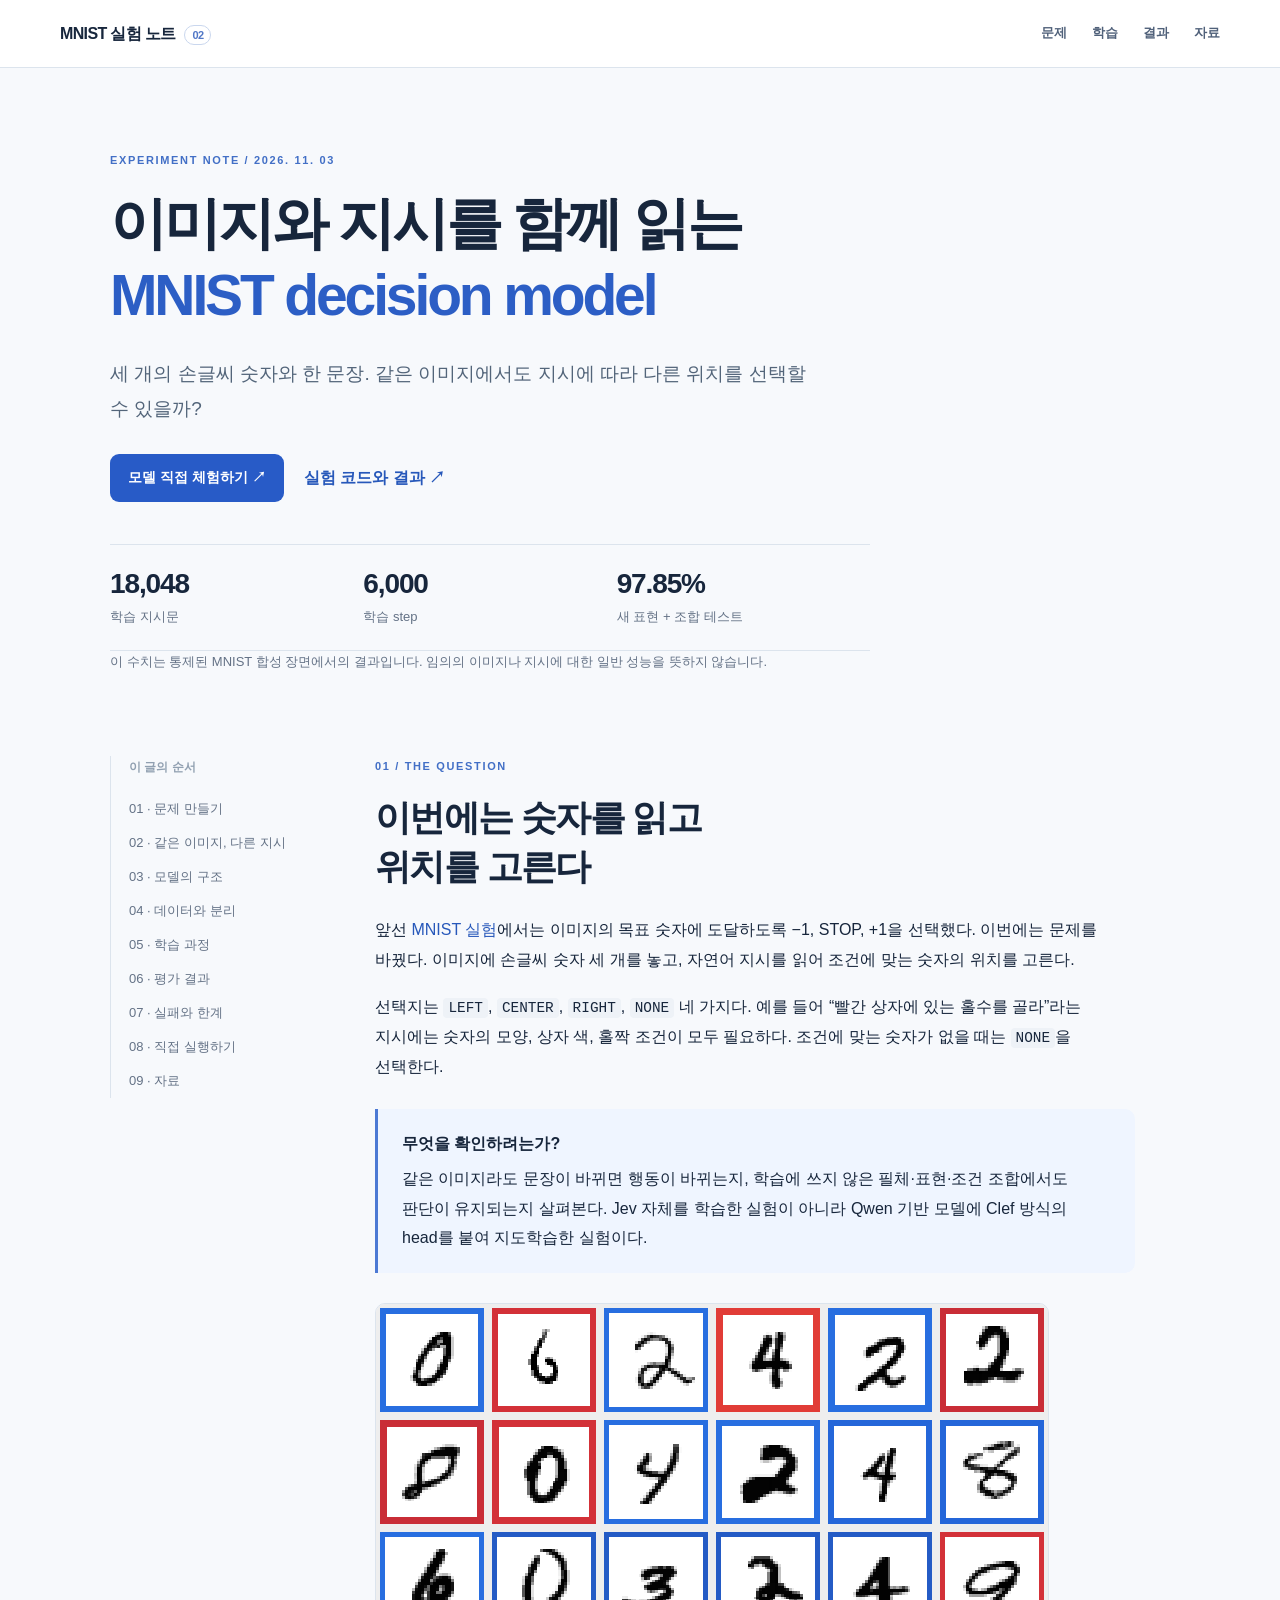
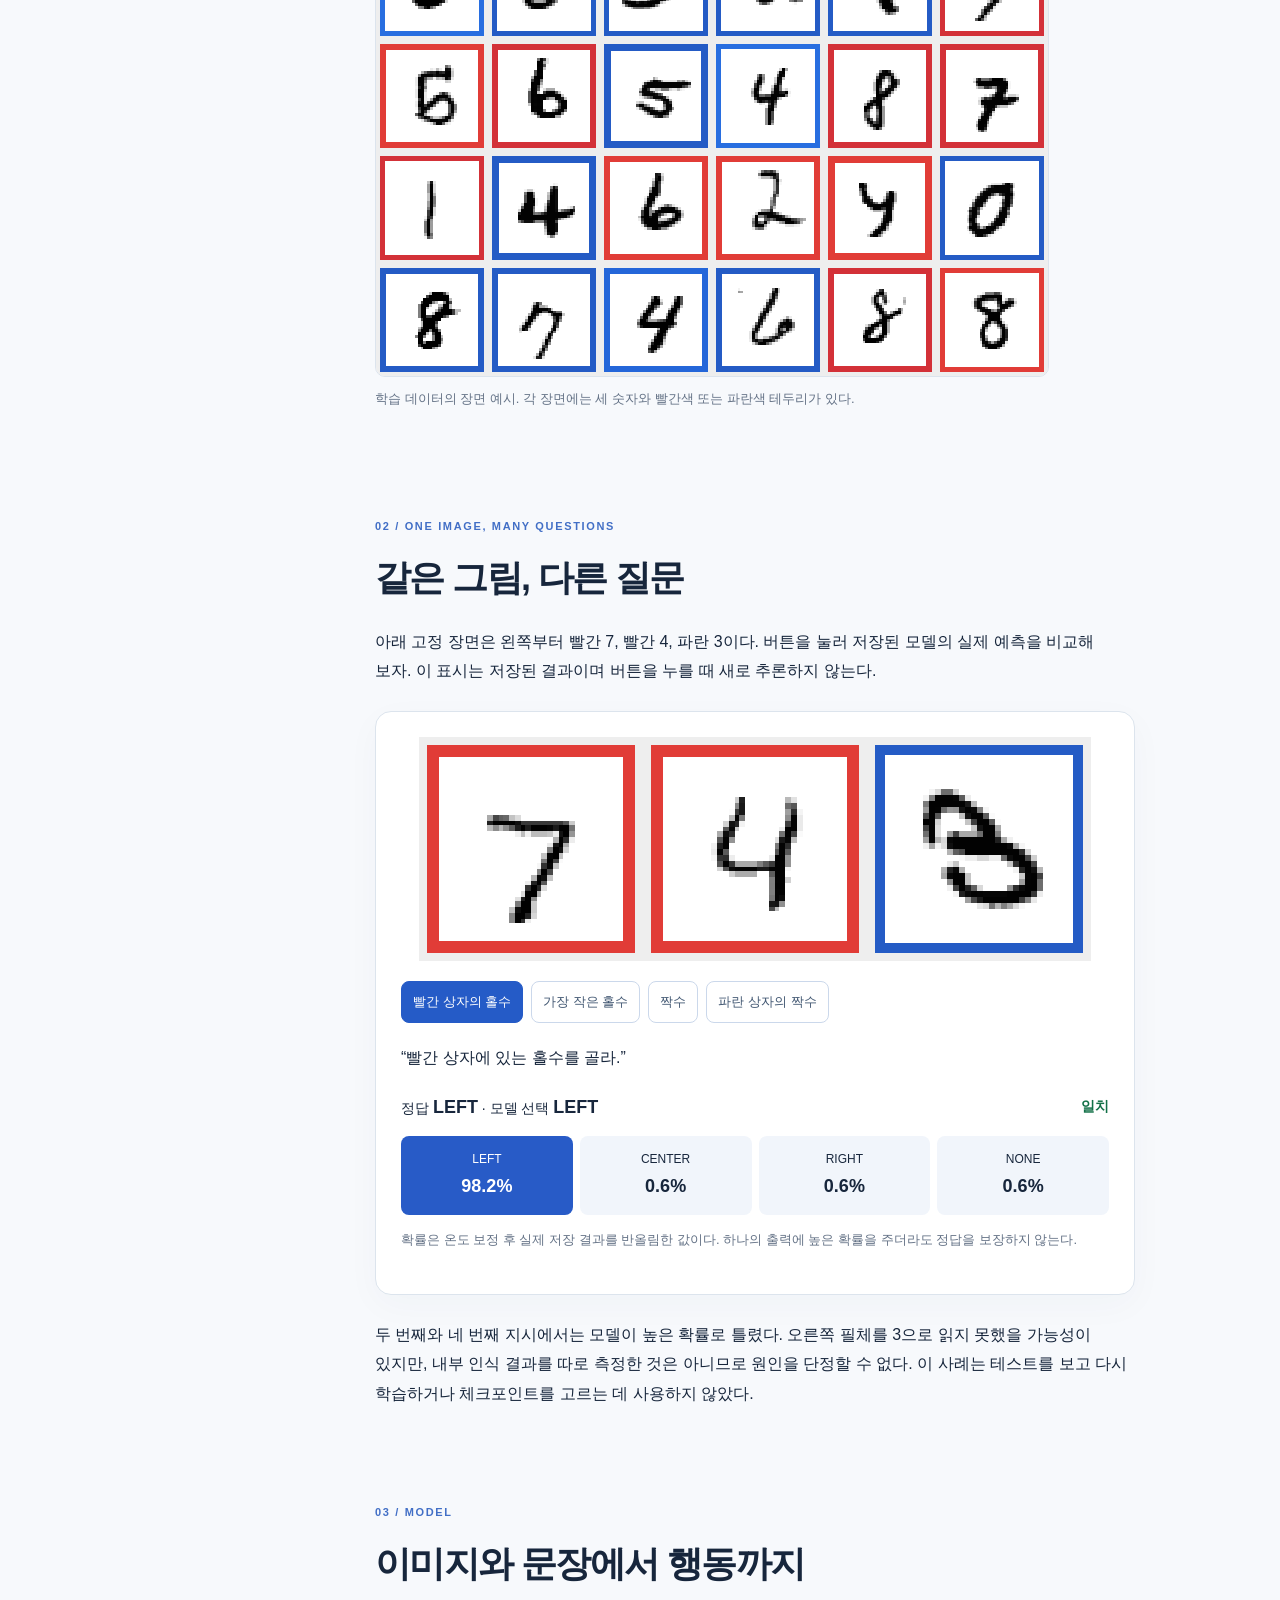
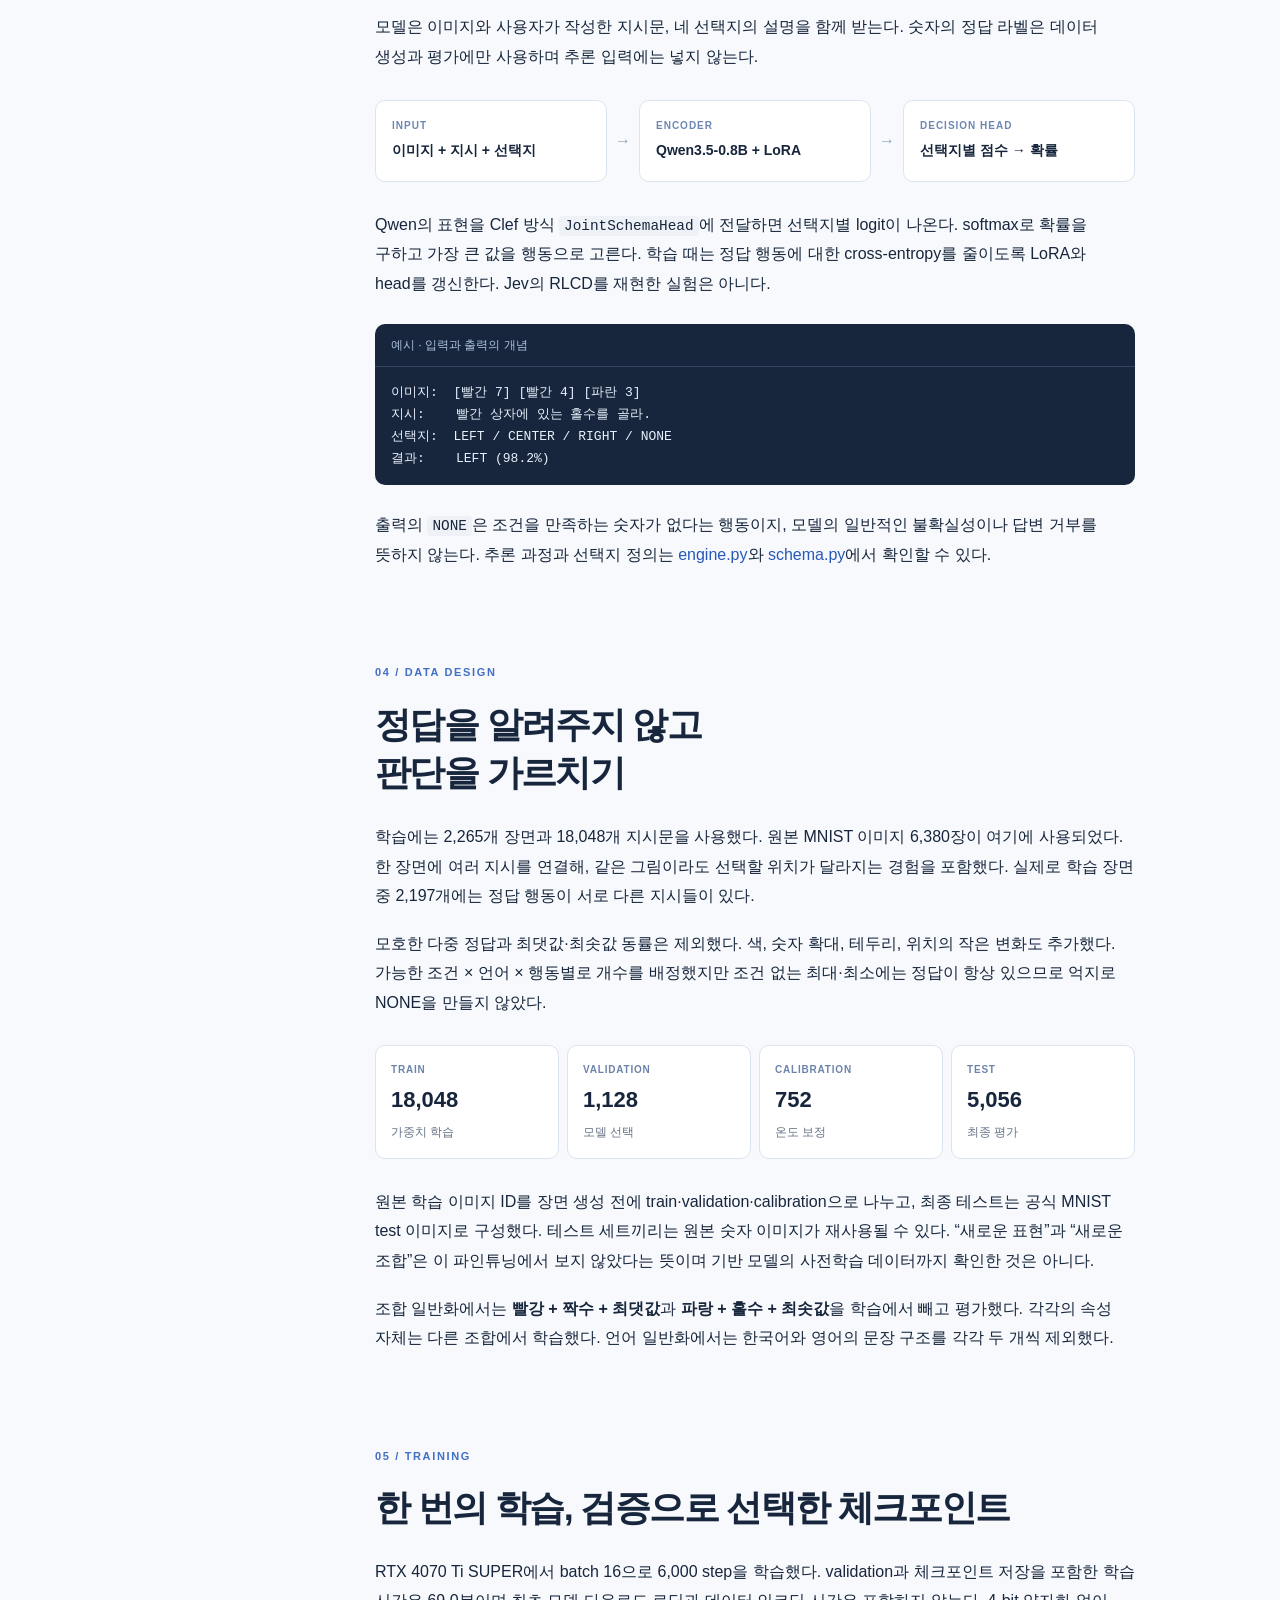
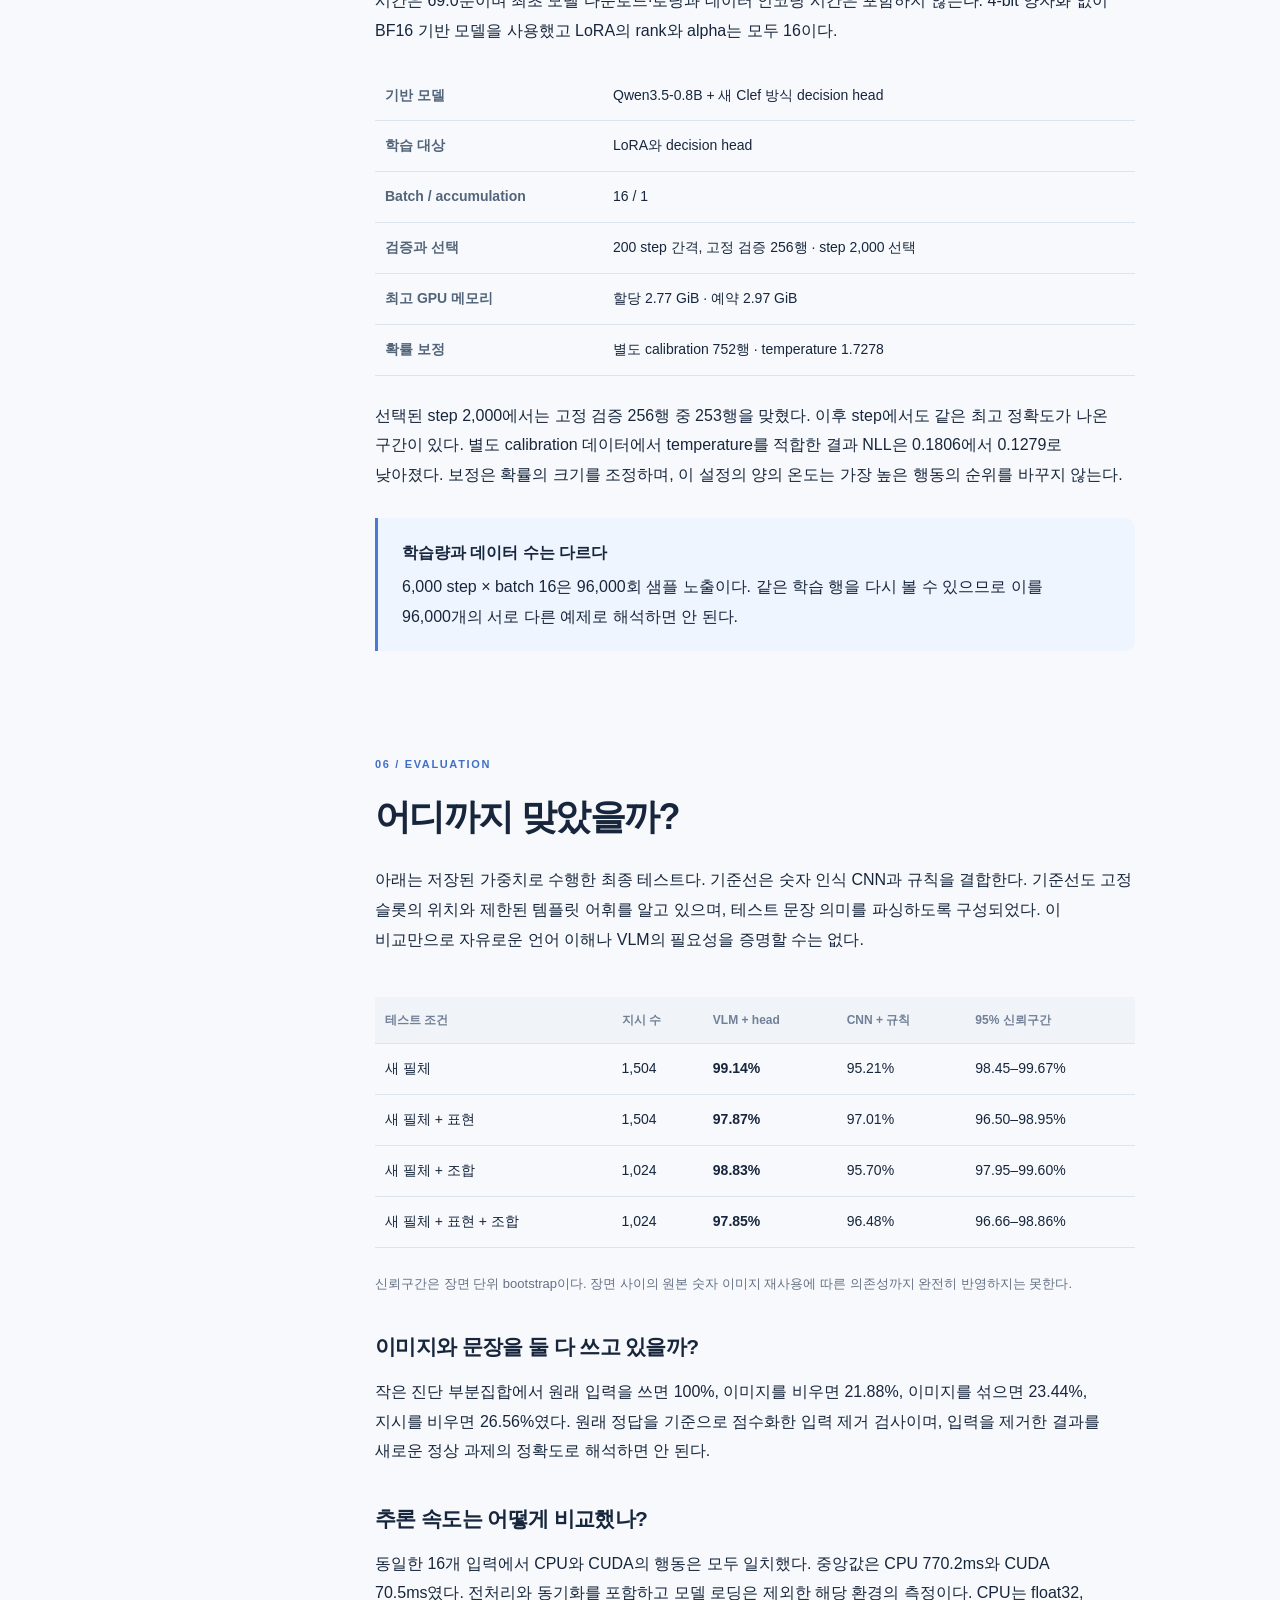
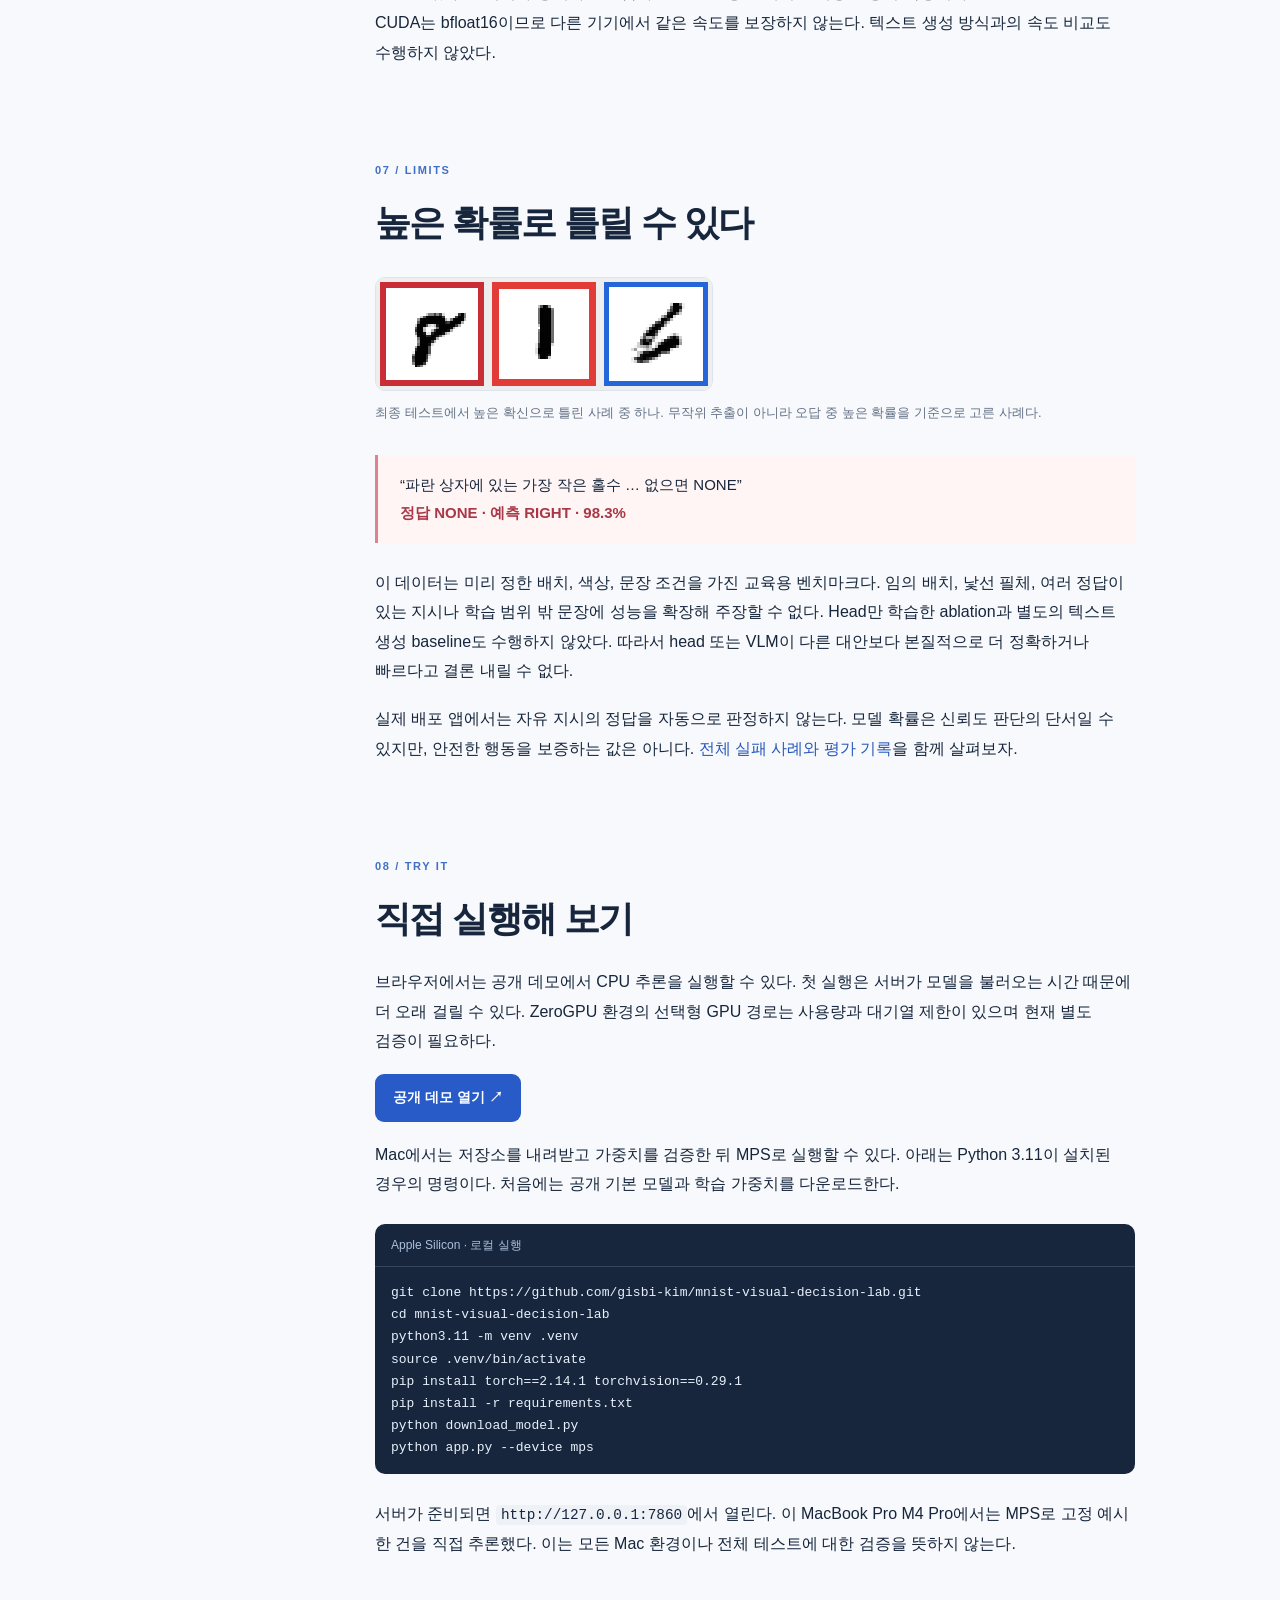
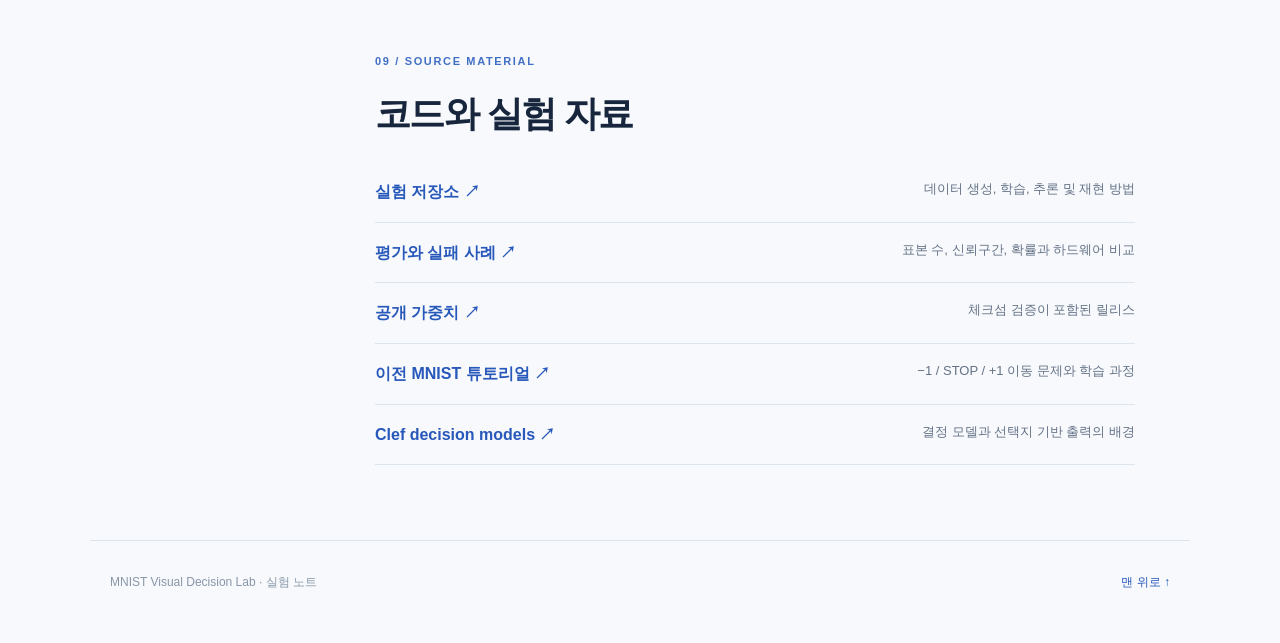
==== index.html @ 32e17040 "Add visual decision model tutorial" ====
<!doctype html><html lang="ko"><head><meta charset="utf-8"><meta name="viewport" content="width=device-width,initial-scale=1"><meta name="description" content="세 개의 MNIST 숫자와 자연어 지시를 함께 읽는 decision model의 학습과 평가 기록"><title>이미지와 지시를 함께 읽는 MNIST decision model</title><link rel="stylesheet" href="style.css"></head><body><header><a class="brand" href="#top">MNIST 실험 노트 <span>02</span></a><nav><a href="#problem">문제</a><a href="#training">학습</a><a href="#results">결과</a><a href="#sources">자료</a></nav></header><main id="top"><section class="hero"><p class="eyebrow">EXPERIMENT NOTE / 2026. 11. 03</p><h1>이미지와 지시를 함께 읽는<br><em>MNIST decision model</em></h1><p class="lead">세 개의 손글씨 숫자와 한 문장. 같은 이미지에서도 지시에 따라 다른 위치를 선택할 수 있을까?</p><div class="hero-links"><a class="primary" href="https://huggingface.co/spaces/giseopkim/mnist-visual-decision-lab">모델 직접 체험하기 ↗</a><a href="https://github.com/gisbi-kim/mnist-visual-decision-lab">실험 코드와 결과 ↗</a></div><div class="summary"><div><b>18,048</b><span>학습 지시문</span></div><div><b>6,000</b><span>학습 step</span></div><div><b>97.85%</b><span>새 표현 + 조합 테스트</span></div></div><p class="fine">이 수치는 통제된 MNIST 합성 장면에서의 결과입니다. 임의의 이미지나 지시에 대한 일반 성능을 뜻하지 않습니다.</p></section><div class="layout"><aside><p>이 글의 순서</p><a href="#problem">01 · 문제 만들기</a><a href="#example">02 · 같은 이미지, 다른 지시</a><a href="#model">03 · 모델의 구조</a><a href="#data">04 · 데이터와 분리</a><a href="#training">05 · 학습 과정</a><a href="#results">06 · 평가 결과</a><a href="#failures">07 · 실패와 한계</a><a href="#run">08 · 직접 실행하기</a><a href="#sources">09 · 자료</a></aside><article><section id="problem"><p class="section-label">01 / THE QUESTION</p><h2>이번에는 숫자를 읽고<br>위치를 고른다</h2><p>앞선 <a href="https://gisbi-kim.github.io/jev-mnist-tutorial/">MNIST 실험</a>에서는 이미지의 목표 숫자에 도달하도록 −1, STOP, +1을 선택했다. 이번에는 문제를 바꿨다. 이미지에 손글씨 숫자 세 개를 놓고, 자연어 지시를 읽어 조건에 맞는 숫자의 위치를 고른다.</p><p>선택지는 <code>LEFT</code>, <code>CENTER</code>, <code>RIGHT</code>, <code>NONE</code> 네 가지다. 예를 들어 “빨간 상자에 있는 홀수를 골라”라는 지시에는 숫자의 모양, 상자 색, 홀짝 조건이 모두 필요하다. 조건에 맞는 숫자가 없을 때는 <code>NONE</code>을 선택한다.</p><div class="callout"><strong>무엇을 확인하려는가?</strong><p>같은 이미지라도 문장이 바뀌면 행동이 바뀌는지, 학습에 쓰지 않은 필체·표현·조건 조합에서도 판단이 유지되는지 살펴본다. Jev 자체를 학습한 실험이 아니라 Qwen 기반 모델에 Clef 방식의 head를 붙여 지도학습한 실험이다.</p></div><figure><img src="assets/data-preview.png" alt="여러 MNIST 숫자와 색상 테두리로 구성한 학습 장면 예시"><figcaption>학습 데이터의 장면 예시. 각 장면에는 세 숫자와 빨간색 또는 파란색 테두리가 있다.</figcaption></figure></section><section id="example"><p class="section-label">02 / ONE IMAGE, MANY QUESTIONS</p><h2>같은 그림, 다른 질문</h2><p>아래 고정 장면은 왼쪽부터 빨간 7, 빨간 4, 파란 3이다. 버튼을 눌러 저장된 모델의 실제 예측을 비교해 보자. 이 표시는 저장된 결과이며 버튼을 누를 때 새로 추론하지 않는다.</p><div class="interactive"><img src="assets/canonical.png" alt="왼쪽 빨간 7, 가운데 빨간 4, 오른쪽 파란 3"><div class="choice-buttons" role="group" aria-label="지시 선택"><button data-example="0" class="active" aria-pressed="true">빨간 상자의 홀수</button><button data-example="1" aria-pressed="false">가장 작은 홀수</button><button data-example="2" aria-pressed="false">짝수</button><button data-example="3" aria-pressed="false">파란 상자의 짝수</button></div><div id="example-result" aria-live="polite"></div><div id="probabilities" class="probabilities"></div><p class="fine">확률은 온도 보정 후 실제 저장 결과를 반올림한 값이다. 하나의 출력에 높은 확률을 주더라도 정답을 보장하지 않는다.</p></div><p>두 번째와 네 번째 지시에서는 모델이 높은 확률로 틀렸다. 오른쪽 필체를 3으로 읽지 못했을 가능성이 있지만, 내부 인식 결과를 따로 측정한 것은 아니므로 원인을 단정할 수 없다. 이 사례는 테스트를 보고 다시 학습하거나 체크포인트를 고르는 데 사용하지 않았다.</p></section><section id="model"><p class="section-label">03 / MODEL</p><h2>이미지와 문장에서 행동까지</h2><p>모델은 이미지와 사용자가 작성한 지시문, 네 선택지의 설명을 함께 받는다. 숫자의 정답 라벨은 데이터 생성과 평가에만 사용하며 추론 입력에는 넣지 않는다.</p><div class="flow"><div><small>INPUT</small><b>이미지 + 지시 + 선택지</b></div><span>→</span><div><small>ENCODER</small><b>Qwen3.5-0.8B + LoRA</b></div><span>→</span><div><small>DECISION HEAD</small><b>선택지별 점수 → 확률</b></div></div><p>Qwen의 표현을 Clef 방식 <code>JointSchemaHead</code>에 전달하면 선택지별 logit이 나온다. softmax로 확률을 구하고 가장 큰 값을 행동으로 고른다. 학습 때는 정답 행동에 대한 cross-entropy를 줄이도록 LoRA와 head를 갱신한다. Jev의 RLCD를 재현한 실험은 아니다.</p><div class="code"><span>예시 · 입력과 출력의 개념</span><pre>이미지:  [빨간 7] [빨간 4] [파란 3]
지시:    빨간 상자에 있는 홀수를 골라.
선택지:  LEFT / CENTER / RIGHT / NONE
결과:    LEFT (98.2%)</pre></div><p>출력의 <code>NONE</code>은 조건을 만족하는 숫자가 없다는 행동이지, 모델의 일반적인 불확실성이나 답변 거부를 뜻하지 않는다. 추론 과정과 선택지 정의는 <a href="https://github.com/gisbi-kim/mnist-visual-decision-lab/blob/main/engine.py">engine.py</a>와 <a href="https://github.com/gisbi-kim/mnist-visual-decision-lab/blob/main/schema.py">schema.py</a>에서 확인할 수 있다.</p></section><section id="data"><p class="section-label">04 / DATA DESIGN</p><h2>정답을 알려주지 않고<br>판단을 가르치기</h2><p>학습에는 2,265개 장면과 18,048개 지시문을 사용했다. 원본 MNIST 이미지 6,380장이 여기에 사용되었다. 한 장면에 여러 지시를 연결해, 같은 그림이라도 선택할 위치가 달라지는 경험을 포함했다. 실제로 학습 장면 중 2,197개에는 정답 행동이 서로 다른 지시들이 있다.</p><p>모호한 다중 정답과 최댓값·최솟값 동률은 제외했다. 색, 숫자 확대, 테두리, 위치의 작은 변화도 추가했다. 가능한 조건 × 언어 × 행동별로 개수를 배정했지만 조건 없는 최대·최소에는 정답이 항상 있으므로 억지로 NONE을 만들지 않았다.</p><div class="split-grid"><div><b>TRAIN</b><strong>18,048</strong><span>가중치 학습</span></div><div><b>VALIDATION</b><strong>1,128</strong><span>모델 선택</span></div><div><b>CALIBRATION</b><strong>752</strong><span>온도 보정</span></div><div><b>TEST</b><strong>5,056</strong><span>최종 평가</span></div></div><p>원본 학습 이미지 ID를 장면 생성 전에 train·validation·calibration으로 나누고, 최종 테스트는 공식 MNIST test 이미지로 구성했다. 테스트 세트끼리는 원본 숫자 이미지가 재사용될 수 있다. “새로운 표현”과 “새로운 조합”은 이 파인튜닝에서 보지 않았다는 뜻이며 기반 모델의 사전학습 데이터까지 확인한 것은 아니다.</p><p>조합 일반화에서는 <strong>빨강 + 짝수 + 최댓값</strong>과 <strong>파랑 + 홀수 + 최솟값</strong>을 학습에서 빼고 평가했다. 각각의 속성 자체는 다른 조합에서 학습했다. 언어 일반화에서는 한국어와 영어의 문장 구조를 각각 두 개씩 제외했다.</p></section><section id="training"><p class="section-label">05 / TRAINING</p><h2>한 번의 학습, 검증으로 선택한 체크포인트</h2><p>RTX 4070 Ti SUPER에서 batch 16으로 6,000 step을 학습했다. validation과 체크포인트 저장을 포함한 학습 시간은 69.0분이며 최초 모델 다운로드·로딩과 데이터 인코딩 시간은 포함하지 않는다. 4-bit 양자화 없이 BF16 기반 모델을 사용했고 LoRA의 rank와 alpha는 모두 16이다.</p><table><tbody><tr><th>기반 모델</th><td>Qwen3.5-0.8B + 새 Clef 방식 decision head</td></tr><tr><th>학습 대상</th><td>LoRA와 decision head</td></tr><tr><th>Batch / accumulation</th><td>16 / 1</td></tr><tr><th>검증과 선택</th><td>200 step 간격, 고정 검증 256행 · step 2,000 선택</td></tr><tr><th>최고 GPU 메모리</th><td>할당 2.77 GiB · 예약 2.97 GiB</td></tr><tr><th>확률 보정</th><td>별도 calibration 752행 · temperature 1.7278</td></tr></tbody></table><p>선택된 step 2,000에서는 고정 검증 256행 중 253행을 맞혔다. 이후 step에서도 같은 최고 정확도가 나온 구간이 있다. 별도 calibration 데이터에서 temperature를 적합한 결과 NLL은 0.1806에서 0.1279로 낮아졌다. 보정은 확률의 크기를 조정하며, 이 설정의 양의 온도는 가장 높은 행동의 순위를 바꾸지 않는다.</p><div class="callout"><strong>학습량과 데이터 수는 다르다</strong><p>6,000 step × batch 16은 96,000회 샘플 노출이다. 같은 학습 행을 다시 볼 수 있으므로 이를 96,000개의 서로 다른 예제로 해석하면 안 된다.</p></div></section><section id="results"><p class="section-label">06 / EVALUATION</p><h2>어디까지 맞았을까?</h2><p>아래는 저장된 가중치로 수행한 최종 테스트다. 기준선은 숫자 인식 CNN과 규칙을 결합한다. 기준선도 고정 슬롯의 위치와 제한된 템플릿 어휘를 알고 있으며, 테스트 문장 의미를 파싱하도록 구성되었다. 이 비교만으로 자유로운 언어 이해나 VLM의 필요성을 증명할 수는 없다.</p><div class="table-wrap"><table><thead><tr><th>테스트 조건</th><th>지시 수</th><th>VLM + head</th><th>CNN + 규칙</th><th>95% 신뢰구간</th></tr></thead><tbody><tr><td>새 필체</td><td>1,504</td><td><strong>99.14%</strong></td><td>95.21%</td><td>98.45–99.67%</td></tr><tr><td>새 필체 + 표현</td><td>1,504</td><td><strong>97.87%</strong></td><td>97.01%</td><td>96.50–98.95%</td></tr><tr><td>새 필체 + 조합</td><td>1,024</td><td><strong>98.83%</strong></td><td>95.70%</td><td>97.95–99.60%</td></tr><tr><td>새 필체 + 표현 + 조합</td><td>1,024</td><td><strong>97.85%</strong></td><td>96.48%</td><td>96.66–98.86%</td></tr></tbody></table></div><p class="fine">신뢰구간은 장면 단위 bootstrap이다. 장면 사이의 원본 숫자 이미지 재사용에 따른 의존성까지 완전히 반영하지는 못한다.</p><h3>이미지와 문장을 둘 다 쓰고 있을까?</h3><p>작은 진단 부분집합에서 원래 입력을 쓰면 100%, 이미지를 비우면 21.88%, 이미지를 섞으면 23.44%, 지시를 비우면 26.56%였다. 원래 정답을 기준으로 점수화한 입력 제거 검사이며, 입력을 제거한 결과를 새로운 정상 과제의 정확도로 해석하면 안 된다.</p><h3>추론 속도는 어떻게 비교했나?</h3><p>동일한 16개 입력에서 CPU와 CUDA의 행동은 모두 일치했다. 중앙값은 CPU 770.2ms와 CUDA 70.5ms였다. 전처리와 동기화를 포함하고 모델 로딩은 제외한 해당 환경의 측정이다. CPU는 float32, CUDA는 bfloat16이므로 다른 기기에서 같은 속도를 보장하지 않는다. 텍스트 생성 방식과의 속도 비교도 수행하지 않았다.</p></section><section id="failures"><p class="section-label">07 / LIMITS</p><h2>높은 확률로 틀릴 수 있다</h2><figure><img src="assets/test_combined-00055.png" alt="test combined 00055 실패 사례의 숫자 세 개"><figcaption>최종 테스트에서 높은 확신으로 틀린 사례 중 하나. 무작위 추출이 아니라 오답 중 높은 확률을 기준으로 고른 사례다.</figcaption></figure><blockquote>“파란 상자에 있는 가장 작은 홀수 … 없으면 NONE”<br><b>정답 NONE · 예측 RIGHT · 98.3%</b></blockquote><p>이 데이터는 미리 정한 배치, 색상, 문장 조건을 가진 교육용 벤치마크다. 임의 배치, 낯선 필체, 여러 정답이 있는 지시나 학습 범위 밖 문장에 성능을 확장해 주장할 수 없다. Head만 학습한 ablation과 별도의 텍스트 생성 baseline도 수행하지 않았다. 따라서 head 또는 VLM이 다른 대안보다 본질적으로 더 정확하거나 빠르다고 결론 내릴 수 없다.</p><p>실제 배포 앱에서는 자유 지시의 정답을 자동으로 판정하지 않는다. 모델 확률은 신뢰도 판단의 단서일 수 있지만, 안전한 행동을 보증하는 값은 아니다. <a href="https://github.com/gisbi-kim/mnist-visual-decision-lab/blob/main/RESULTS.md">전체 실패 사례와 평가 기록</a>을 함께 살펴보자.</p></section><section id="run"><p class="section-label">08 / TRY IT</p><h2>직접 실행해 보기</h2><p>브라우저에서는 공개 데모에서 CPU 추론을 실행할 수 있다. 첫 실행은 서버가 모델을 불러오는 시간 때문에 더 오래 걸릴 수 있다. ZeroGPU 환경의 선택형 GPU 경로는 사용량과 대기열 제한이 있으며 현재 별도 검증이 필요하다.</p><p><a class="primary" href="https://huggingface.co/spaces/giseopkim/mnist-visual-decision-lab">공개 데모 열기 ↗</a></p><p>Mac에서는 저장소를 내려받고 가중치를 검증한 뒤 MPS로 실행할 수 있다. 아래는 Python 3.11이 설치된 경우의 명령이다. 처음에는 공개 기본 모델과 학습 가중치를 다운로드한다.</p><div class="code"><span>Apple Silicon · 로컬 실행</span><pre>git clone https://github.com/gisbi-kim/mnist-visual-decision-lab.git
cd mnist-visual-decision-lab
python3.11 -m venv .venv
source .venv/bin/activate
pip install torch==2.14.1 torchvision==0.29.1
pip install -r requirements.txt
python download_model.py
python app.py --device mps</pre></div><p>서버가 준비되면 <code>http://127.0.0.1:7860</code>에서 열린다. 이 MacBook Pro M4 Pro에서는 MPS로 고정 예시 한 건을 직접 추론했다. 이는 모든 Mac 환경이나 전체 테스트에 대한 검증을 뜻하지 않는다.</p></section><section id="sources"><p class="section-label">09 / SOURCE MATERIAL</p><h2>코드와 실험 자료</h2><ul class="sources"><li><a href="https://github.com/gisbi-kim/mnist-visual-decision-lab">실험 저장소 ↗</a><span>데이터 생성, 학습, 추론 및 재현 방법</span></li><li><a href="https://github.com/gisbi-kim/mnist-visual-decision-lab/blob/main/RESULTS.md">평가와 실패 사례 ↗</a><span>표본 수, 신뢰구간, 확률과 하드웨어 비교</span></li><li><a href="https://github.com/gisbi-kim/mnist-visual-decision-lab/releases/tag/v0.1.0">공개 가중치 ↗</a><span>체크섬 검증이 포함된 릴리스</span></li><li><a href="https://gisbi-kim.github.io/jev-mnist-tutorial/">이전 MNIST 튜토리얼 ↗</a><span>−1 / STOP / +1 이동 문제와 학습 과정</span></li><li><a href="https://blog.cloudflare.com/clef-decision-models/">Clef decision models ↗</a><span>결정 모델과 선택지 기반 출력의 배경</span></li></ul></section></article></div></main><footer><span>MNIST Visual Decision Lab · 실험 노트</span><a href="#top">맨 위로 ↑</a></footer><script src="app.js"></script></body></html>
---- style.css ----
:root{--ink:#17263c;--muted:#647286;--line:#dce4ed;--blue:#285bc7;--pale:#f0f5ff;--paper:#fff;--bg:#f7f9fc}*{box-sizing:border-box}html{scroll-behavior:smooth}body{margin:0;background:var(--bg);color:var(--ink);font-family:-apple-system,BlinkMacSystemFont,'Apple SD Gothic Neo','Noto Sans KR',sans-serif;font-size:16px;line-height:1.85;word-break:keep-all}a{color:#2758ba;text-decoration:none}a:hover{text-decoration:underline}header{height:68px;display:flex;justify-content:space-between;align-items:center;padding:0 max(24px,calc((100vw - 1160px)/2));background:#fff;border-bottom:1px solid var(--line);position:sticky;top:0;z-index:5}header .brand{color:var(--ink);font-weight:800;letter-spacing:-.04em}.brand span{font-size:11px;color:#5278c7;border:1px solid #cad7ee;border-radius:20px;padding:3px 7px;margin-left:5px}header nav{display:flex;gap:25px;font-size:13px;font-weight:700}header nav a{color:#50617a}.hero{max-width:1100px;margin:0 auto;padding:82px 20px 65px}.eyebrow,.section-label{font-size:11px;letter-spacing:.15em;font-weight:800;color:#426fc6}.hero h1{font-size:clamp(34px,5vw,57px);letter-spacing:-.055em;line-height:1.26;margin:18px 0 24px}.hero h1 em{font-style:normal;color:#2c5ec5}.lead{font-size:19px;color:#53657a;max-width:700px}.hero-links{display:flex;gap:20px;align-items:center;flex-wrap:wrap;margin:28px 0 42px;font-weight:700}.primary{display:inline-block;background:#285bc7;color:#fff;border-radius:9px;padding:11px 18px;font-size:14px;font-weight:700}.primary:hover{background:#194ba9;text-decoration:none}.summary{display:grid;grid-template-columns:repeat(3,1fr);border-top:1px solid var(--line);border-bottom:1px solid var(--line);max-width:760px}.summary div{padding:22px 12px 20px 0}.summary b{display:block;font-size:28px;line-height:1.2;letter-spacing:-.04em}.summary span{font-size:13px;color:var(--muted)}.fine{font-size:13px;color:var(--muted);line-height:1.65}.layout{max-width:1100px;margin:auto;display:grid;grid-template-columns:190px minmax(0,760px);gap:75px;padding:0 20px}aside{position:sticky;top:100px;align-self:start;border-left:1px solid var(--line);padding-left:18px}aside p{font-size:12px;font-weight:800;color:#91a0b1;margin:0 0 14px}aside a{display:block;font-size:13px;color:#647286;padding:5px 0}article section{padding:0 0 75px;scroll-margin-top:95px}h2{font-size:clamp(26px,3vw,36px);line-height:1.35;letter-spacing:-.045em;margin:7px 0 24px}h3{font-size:21px;letter-spacing:-.03em;margin:34px 0 10px}p{margin:0 0 18px}strong{font-weight:750}code{background:#eef2f7;border-radius:4px;padding:2px 5px;font-size:.9em}figure{margin:30px 0}figure img{display:block;max-width:100%;height:auto;border-radius:10px;border:1px solid var(--line);background:white}figcaption{font-size:13px;color:var(--muted);margin-top:10px}.callout{background:#eff5ff;border-left:3px solid #4c79d4;padding:20px 24px;margin:28px 0;border-radius:0 10px 10px 0}.callout p{margin:5px 0 0}.interactive{background:white;border:1px solid var(--line);border-radius:16px;padding:25px;margin:25px 0;box-shadow:0 10px 35px #1a315608}.interactive img{display:block;width:100%;max-width:672px;margin:auto;image-rendering:pixelated}.choice-buttons{display:flex;gap:8px;flex-wrap:wrap;margin:20px 0}.choice-buttons button{font:inherit;font-size:13px;border:1px solid #cbd8eb;color:#405671;border-radius:8px;background:white;padding:8px 11px;cursor:pointer}.choice-buttons button.active{background:#255bc7;border-color:#255bc7;color:white}.example-line{display:flex;justify-content:space-between;gap:10px;align-items:center;flex-wrap:wrap;margin:12px 0;font-size:14px}.example-line b{font-size:18px}.correct{color:#127047}.wrong{color:#b43342}.probabilities{display:grid;grid-template-columns:repeat(4,1fr);gap:7px;margin-bottom:14px}.probabilities div{background:#f1f5fb;padding:12px 8px;text-align:center;border-radius:8px;font-size:12px}.probabilities strong{display:block;font-size:18px}.probabilities .winner{background:#285bc7;color:white}.flow{display:flex;align-items:stretch;gap:8px;margin:28px 0}.flow div{background:white;border:1px solid var(--line);border-radius:10px;padding:16px;flex:1}.flow small{display:block;color:#6d87b3;font-size:10px;letter-spacing:.1em;font-weight:800}.flow b{font-size:14px}.flow>span{align-self:center;color:#8aa3c3}.code{background:#17263c;color:#e8f0fd;border-radius:10px;margin:25px 0;overflow:auto}.code span{display:block;color:#aac0dd;font-size:12px;border-bottom:1px solid #34465f;padding:10px 16px}.code pre{padding:15px 16px;margin:0;font-size:13px;line-height:1.7;white-space:pre;word-break:normal}.split-grid{display:grid;grid-template-columns:repeat(4,1fr);gap:8px;margin:28px 0}.split-grid div{background:white;border:1px solid var(--line);border-radius:10px;padding:15px}.split-grid b,.split-grid span,.split-grid strong{display:block}.split-grid b{font-size:10px;letter-spacing:.08em;color:#6c83a9}.split-grid strong{font-size:22px}.split-grid span{font-size:12px;color:var(--muted)}table{width:100%;border-collapse:collapse;margin:25px 0;font-size:14px}th,td{text-align:left;border-bottom:1px solid var(--line);padding:12px 10px;vertical-align:top}thead th{font-size:12px;color:#718096;background:#f0f4f9}tbody th{width:30%;color:#53657a}.table-wrap{overflow-x:auto}.table-wrap table{min-width:620px}blockquote{margin:25px 0;padding:16px 22px;border-left:3px solid #db8390;background:#fff5f5;font-size:15px}blockquote b{color:#a83847}.sources{list-style:none;margin:0;padding:0}.sources li{padding:15px 0;border-bottom:1px solid var(--line);display:flex;justify-content:space-between;gap:15px}.sources a{font-weight:700}.sources span{font-size:13px;color:var(--muted)}footer{border-top:1px solid var(--line);max-width:1100px;margin:0 auto;padding:30px 20px 50px;display:flex;justify-content:space-between;color:#8997a8;font-size:12px}@media(max-width:760px){header{padding:0 18px}header nav{gap:12px}header nav a:nth-child(2),header nav a:nth-child(4){display:none}.hero{padding:55px 18px 45px}.hero h1{font-size:34px}.lead{font-size:17px}.layout{display:block;padding:0 18px}aside{position:static;display:flex;flex-wrap:wrap;gap:5px 12px;border:0;border-bottom:1px solid var(--line);padding:0 0 20px;margin-bottom:45px}aside p{width:100%;margin-bottom:3px}aside a{padding:1px 0;font-size:12px}.flow{flex-direction:column}.flow>span{transform:rotate(90deg)}.split-grid{grid-template-columns:repeat(2,1fr)}.summary b{font-size:22px}.sources li{display:block}.sources span{display:block}article section{padding-bottom:58px}}
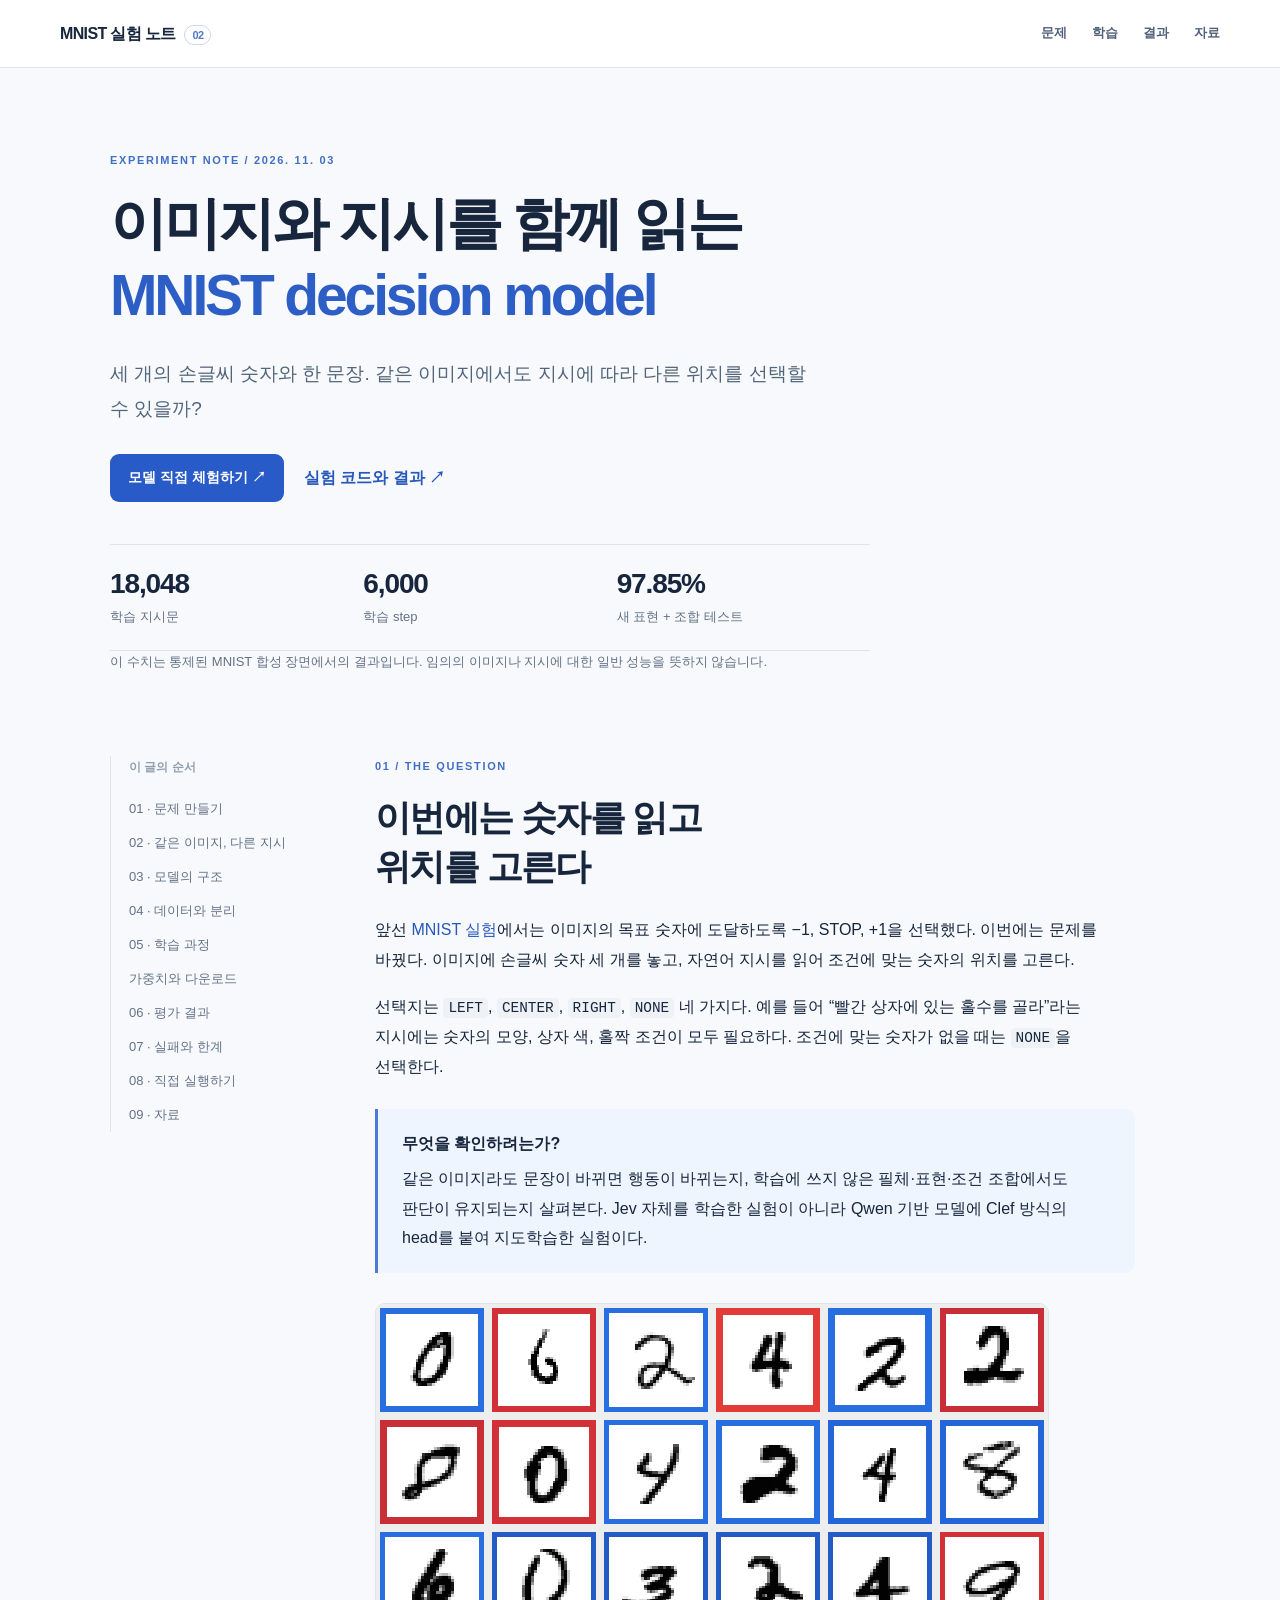
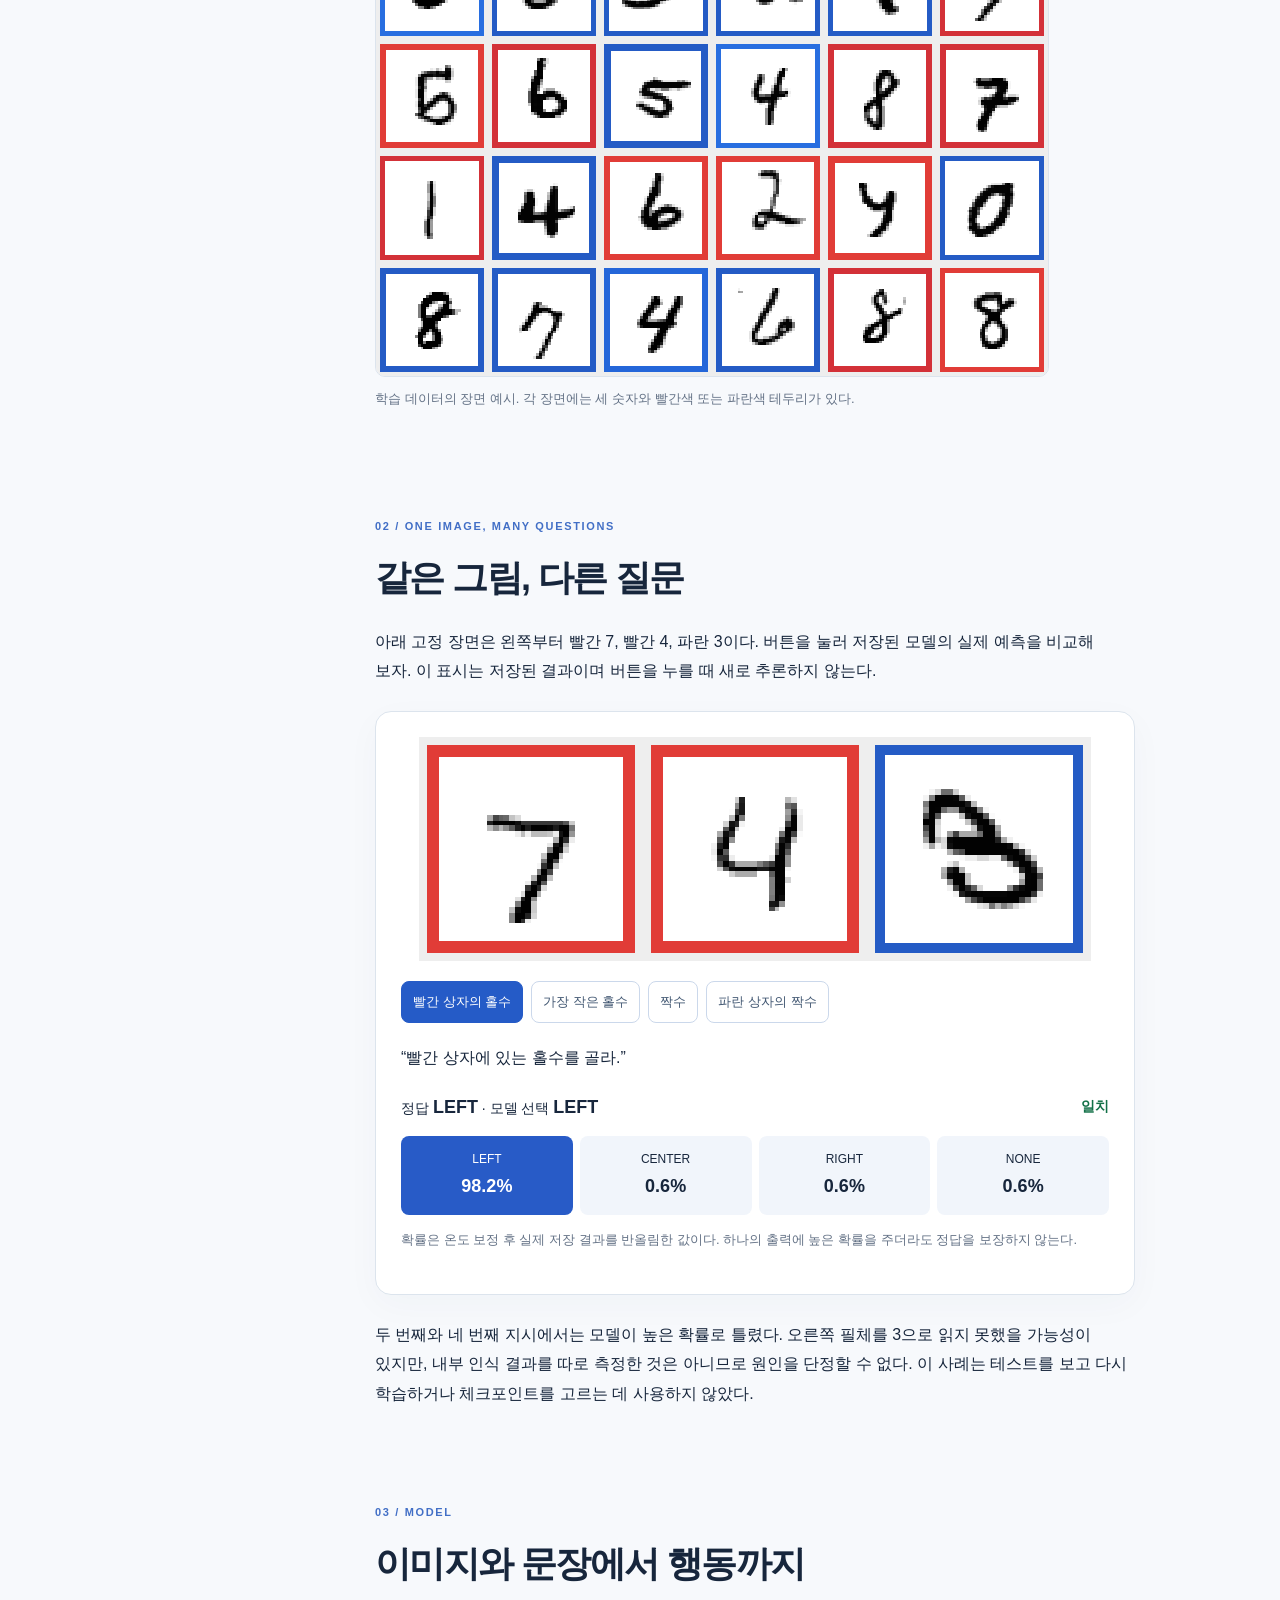
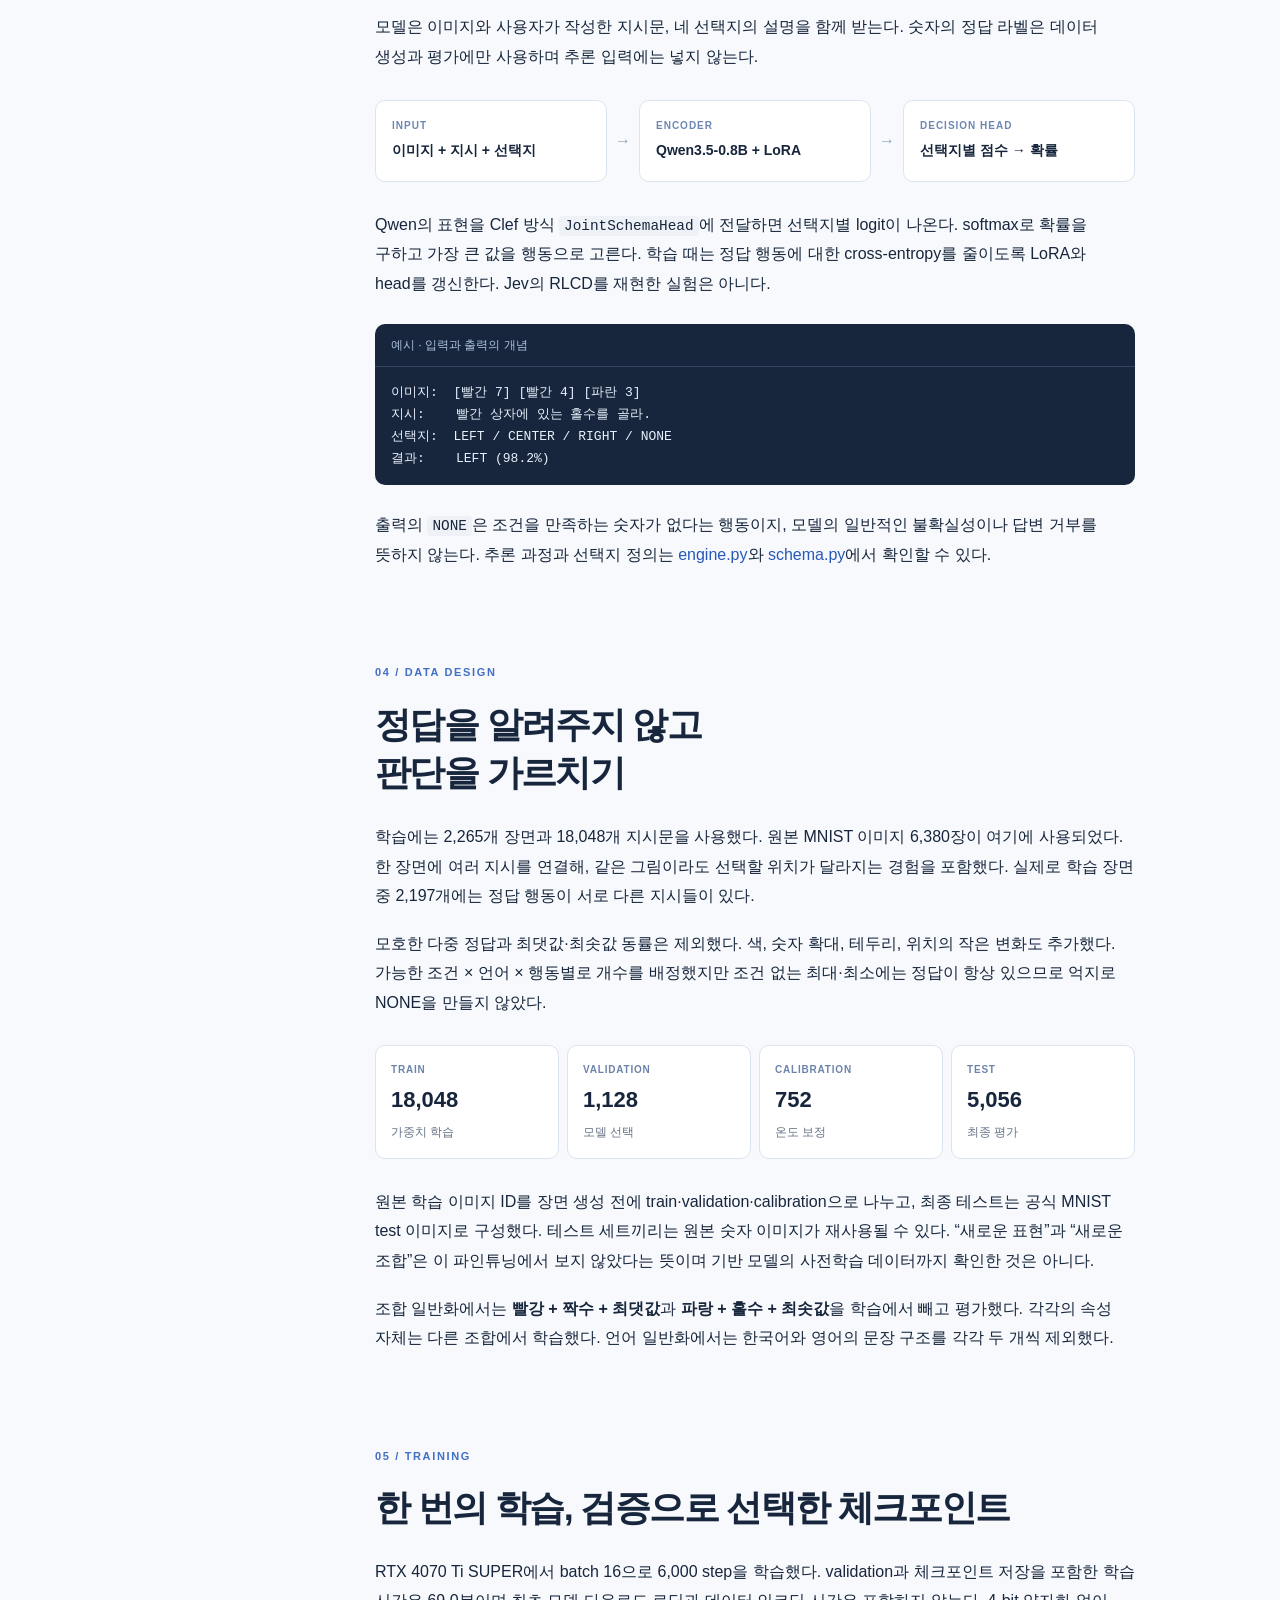
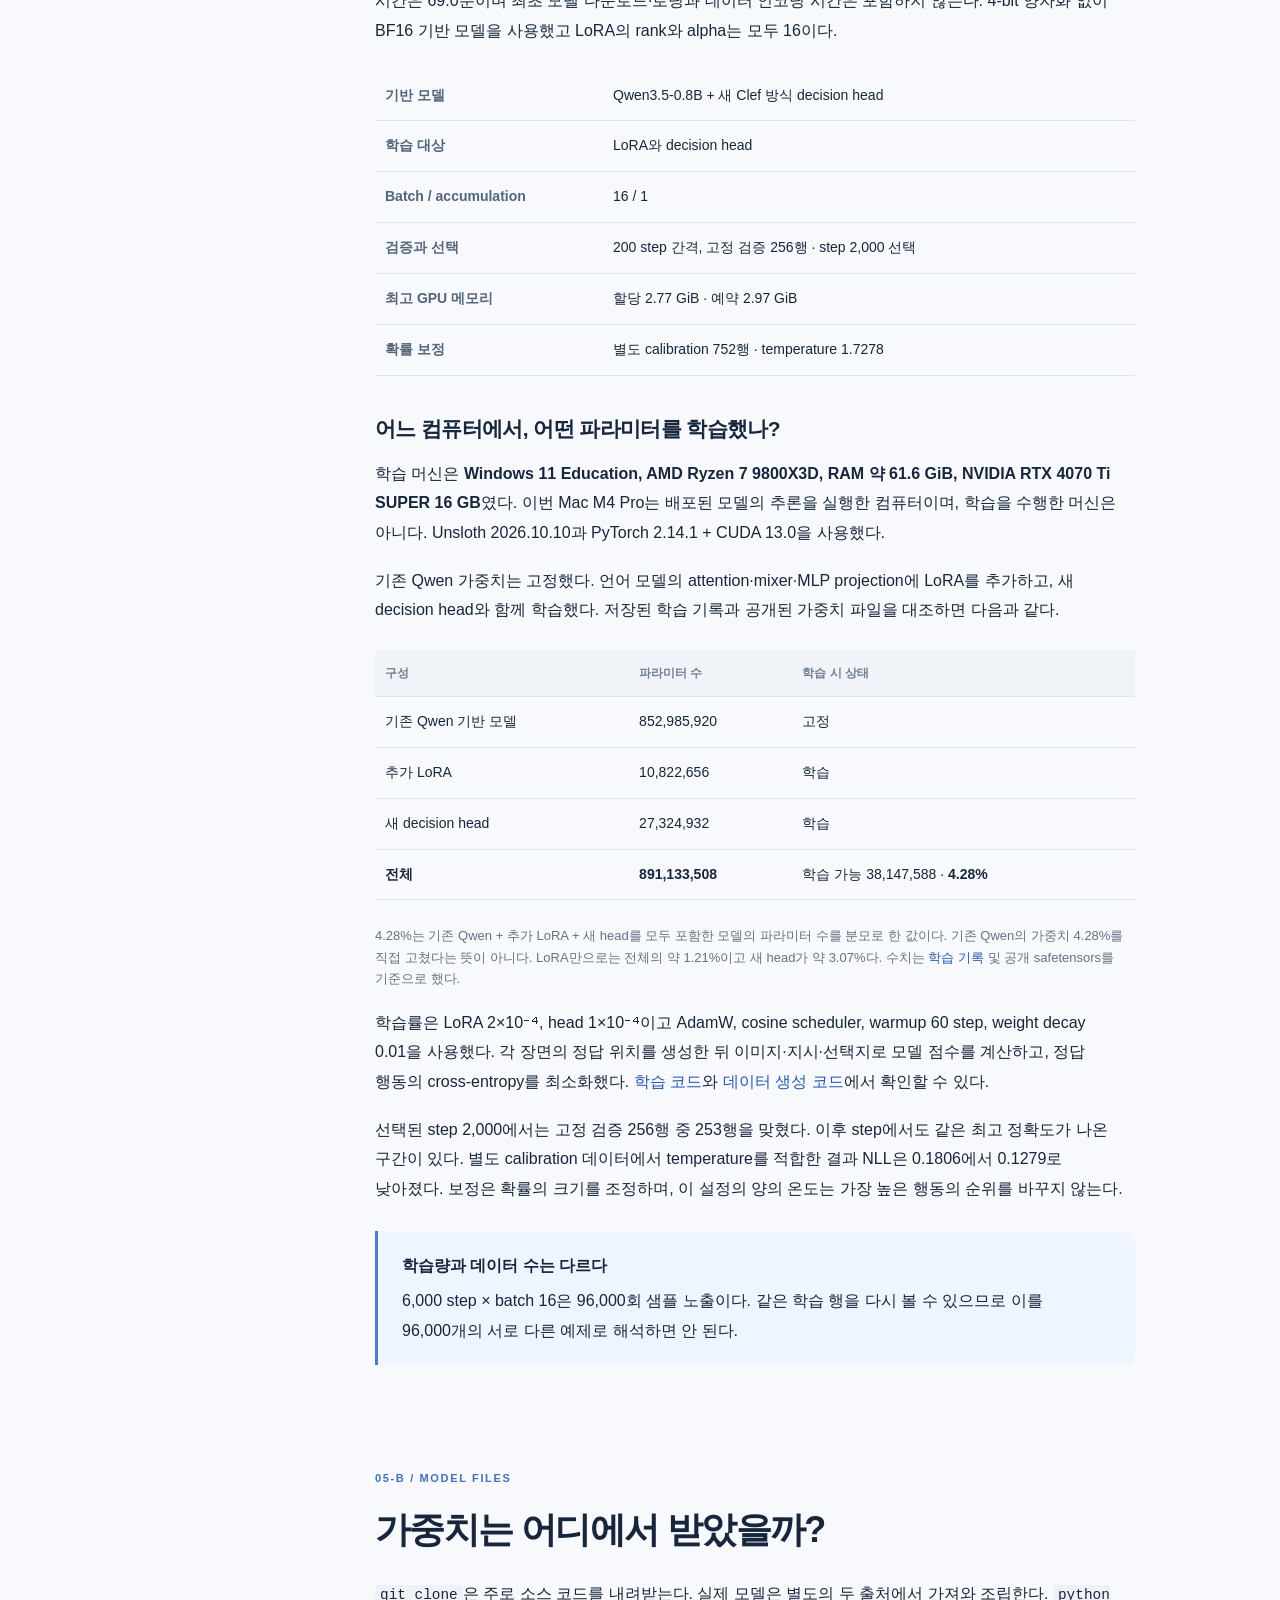
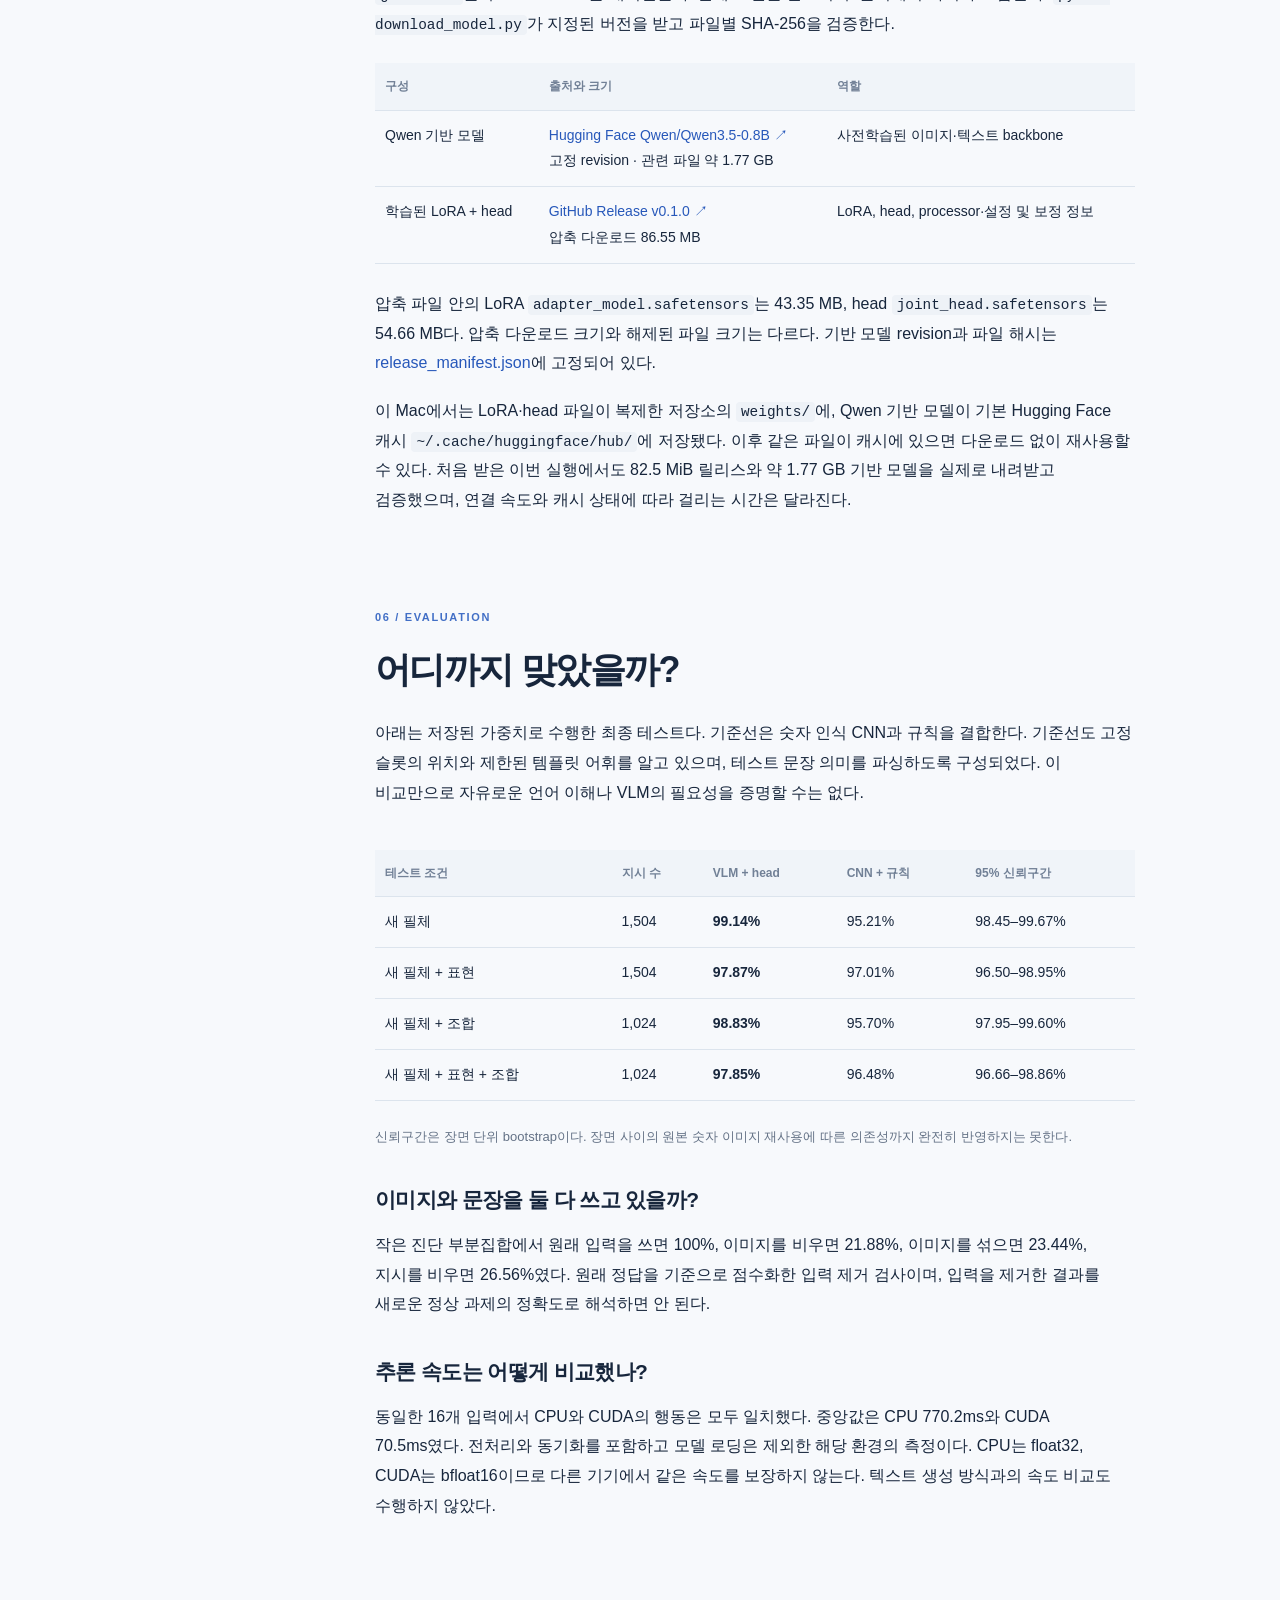
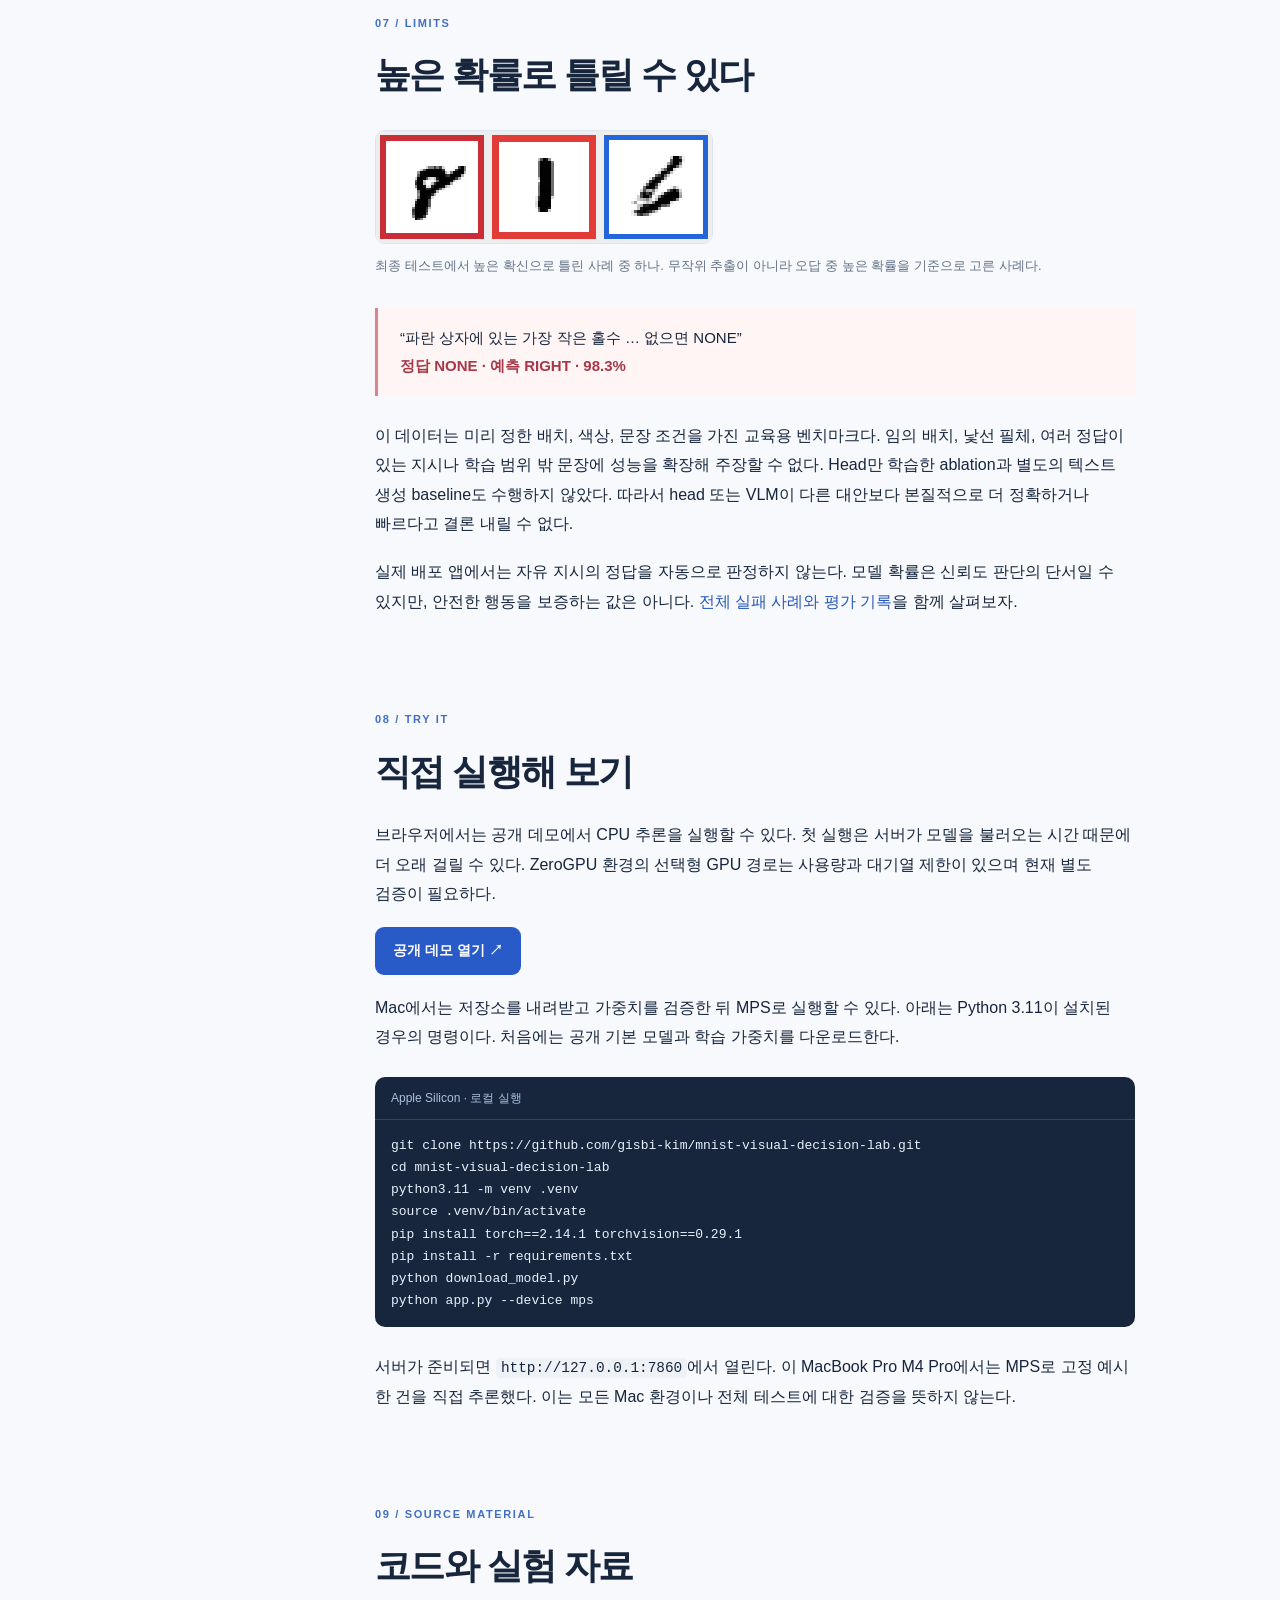
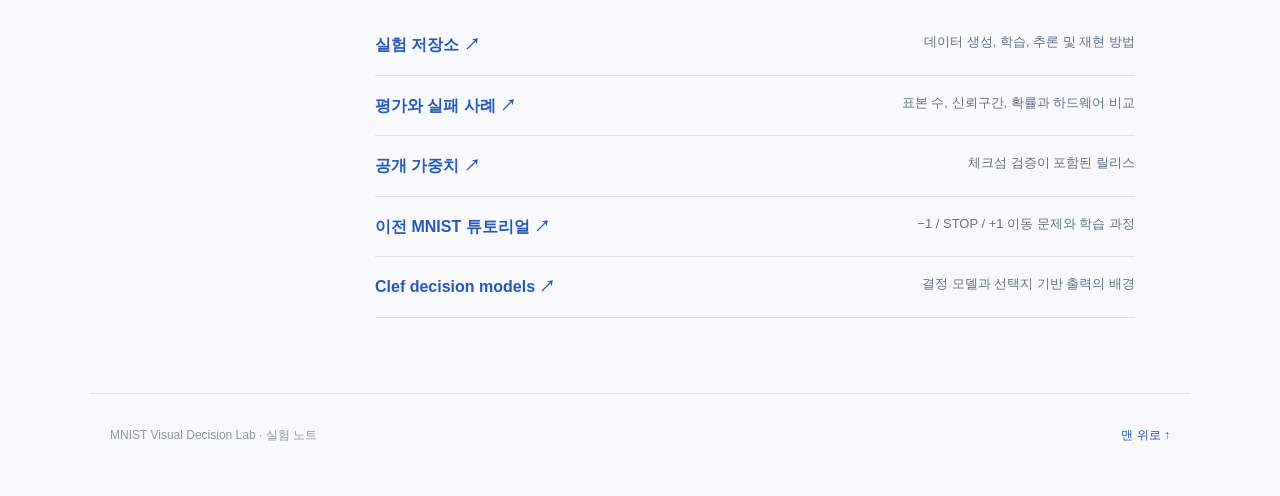
==== commit 523a6618: "Explain model weights and training provenance" ====
--- a/index.html
+++ b/index.html
@@ -1,7 +1,7 @@
-<!doctype html><html lang="ko"><head><meta charset="utf-8"><meta name="viewport" content="width=device-width,initial-scale=1"><meta name="description" content="세 개의 MNIST 숫자와 자연어 지시를 함께 읽는 decision model의 학습과 평가 기록"><title>이미지와 지시를 함께 읽는 MNIST decision model</title><link rel="stylesheet" href="style.css"></head><body><header><a class="brand" href="#top">MNIST 실험 노트 <span>02</span></a><nav><a href="#problem">문제</a><a href="#training">학습</a><a href="#results">결과</a><a href="#sources">자료</a></nav></header><main id="top"><section class="hero"><p class="eyebrow">EXPERIMENT NOTE / 2026. 11. 03</p><h1>이미지와 지시를 함께 읽는<br><em>MNIST decision model</em></h1><p class="lead">세 개의 손글씨 숫자와 한 문장. 같은 이미지에서도 지시에 따라 다른 위치를 선택할 수 있을까?</p><div class="hero-links"><a class="primary" href="https://huggingface.co/spaces/giseopkim/mnist-visual-decision-lab">모델 직접 체험하기 ↗</a><a href="https://github.com/gisbi-kim/mnist-visual-decision-lab">실험 코드와 결과 ↗</a></div><div class="summary"><div><b>18,048</b><span>학습 지시문</span></div><div><b>6,000</b><span>학습 step</span></div><div><b>97.85%</b><span>새 표현 + 조합 테스트</span></div></div><p class="fine">이 수치는 통제된 MNIST 합성 장면에서의 결과입니다. 임의의 이미지나 지시에 대한 일반 성능을 뜻하지 않습니다.</p></section><div class="layout"><aside><p>이 글의 순서</p><a href="#problem">01 · 문제 만들기</a><a href="#example">02 · 같은 이미지, 다른 지시</a><a href="#model">03 · 모델의 구조</a><a href="#data">04 · 데이터와 분리</a><a href="#training">05 · 학습 과정</a><a href="#results">06 · 평가 결과</a><a href="#failures">07 · 실패와 한계</a><a href="#run">08 · 직접 실행하기</a><a href="#sources">09 · 자료</a></aside><article><section id="problem"><p class="section-label">01 / THE QUESTION</p><h2>이번에는 숫자를 읽고<br>위치를 고른다</h2><p>앞선 <a href="https://gisbi-kim.github.io/jev-mnist-tutorial/">MNIST 실험</a>에서는 이미지의 목표 숫자에 도달하도록 −1, STOP, +1을 선택했다. 이번에는 문제를 바꿨다. 이미지에 손글씨 숫자 세 개를 놓고, 자연어 지시를 읽어 조건에 맞는 숫자의 위치를 고른다.</p><p>선택지는 <code>LEFT</code>, <code>CENTER</code>, <code>RIGHT</code>, <code>NONE</code> 네 가지다. 예를 들어 “빨간 상자에 있는 홀수를 골라”라는 지시에는 숫자의 모양, 상자 색, 홀짝 조건이 모두 필요하다. 조건에 맞는 숫자가 없을 때는 <code>NONE</code>을 선택한다.</p><div class="callout"><strong>무엇을 확인하려는가?</strong><p>같은 이미지라도 문장이 바뀌면 행동이 바뀌는지, 학습에 쓰지 않은 필체·표현·조건 조합에서도 판단이 유지되는지 살펴본다. Jev 자체를 학습한 실험이 아니라 Qwen 기반 모델에 Clef 방식의 head를 붙여 지도학습한 실험이다.</p></div><figure><img src="assets/data-preview.png" alt="여러 MNIST 숫자와 색상 테두리로 구성한 학습 장면 예시"><figcaption>학습 데이터의 장면 예시. 각 장면에는 세 숫자와 빨간색 또는 파란색 테두리가 있다.</figcaption></figure></section><section id="example"><p class="section-label">02 / ONE IMAGE, MANY QUESTIONS</p><h2>같은 그림, 다른 질문</h2><p>아래 고정 장면은 왼쪽부터 빨간 7, 빨간 4, 파란 3이다. 버튼을 눌러 저장된 모델의 실제 예측을 비교해 보자. 이 표시는 저장된 결과이며 버튼을 누를 때 새로 추론하지 않는다.</p><div class="interactive"><img src="assets/canonical.png" alt="왼쪽 빨간 7, 가운데 빨간 4, 오른쪽 파란 3"><div class="choice-buttons" role="group" aria-label="지시 선택"><button data-example="0" class="active" aria-pressed="true">빨간 상자의 홀수</button><button data-example="1" aria-pressed="false">가장 작은 홀수</button><button data-example="2" aria-pressed="false">짝수</button><button data-example="3" aria-pressed="false">파란 상자의 짝수</button></div><div id="example-result" aria-live="polite"></div><div id="probabilities" class="probabilities"></div><p class="fine">확률은 온도 보정 후 실제 저장 결과를 반올림한 값이다. 하나의 출력에 높은 확률을 주더라도 정답을 보장하지 않는다.</p></div><p>두 번째와 네 번째 지시에서는 모델이 높은 확률로 틀렸다. 오른쪽 필체를 3으로 읽지 못했을 가능성이 있지만, 내부 인식 결과를 따로 측정한 것은 아니므로 원인을 단정할 수 없다. 이 사례는 테스트를 보고 다시 학습하거나 체크포인트를 고르는 데 사용하지 않았다.</p></section><section id="model"><p class="section-label">03 / MODEL</p><h2>이미지와 문장에서 행동까지</h2><p>모델은 이미지와 사용자가 작성한 지시문, 네 선택지의 설명을 함께 받는다. 숫자의 정답 라벨은 데이터 생성과 평가에만 사용하며 추론 입력에는 넣지 않는다.</p><div class="flow"><div><small>INPUT</small><b>이미지 + 지시 + 선택지</b></div><span>→</span><div><small>ENCODER</small><b>Qwen3.5-0.8B + LoRA</b></div><span>→</span><div><small>DECISION HEAD</small><b>선택지별 점수 → 확률</b></div></div><p>Qwen의 표현을 Clef 방식 <code>JointSchemaHead</code>에 전달하면 선택지별 logit이 나온다. softmax로 확률을 구하고 가장 큰 값을 행동으로 고른다. 학습 때는 정답 행동에 대한 cross-entropy를 줄이도록 LoRA와 head를 갱신한다. Jev의 RLCD를 재현한 실험은 아니다.</p><div class="code"><span>예시 · 입력과 출력의 개념</span><pre>이미지:  [빨간 7] [빨간 4] [파란 3]
+<!doctype html><html lang="ko"><head><meta charset="utf-8"><meta name="viewport" content="width=device-width,initial-scale=1"><meta name="description" content="세 개의 MNIST 숫자와 자연어 지시를 함께 읽는 decision model의 학습과 평가 기록"><title>이미지와 지시를 함께 읽는 MNIST decision model</title><link rel="stylesheet" href="style.css"></head><body><header><a class="brand" href="#top">MNIST 실험 노트 <span>02</span></a><nav><a href="#problem">문제</a><a href="#training">학습</a><a href="#results">결과</a><a href="#sources">자료</a></nav></header><main id="top"><section class="hero"><p class="eyebrow">EXPERIMENT NOTE / 2026. 11. 03</p><h1>이미지와 지시를 함께 읽는<br><em>MNIST decision model</em></h1><p class="lead">세 개의 손글씨 숫자와 한 문장. 같은 이미지에서도 지시에 따라 다른 위치를 선택할 수 있을까?</p><div class="hero-links"><a class="primary" href="https://huggingface.co/spaces/giseopkim/mnist-visual-decision-lab">모델 직접 체험하기 ↗</a><a href="https://github.com/gisbi-kim/mnist-visual-decision-lab">실험 코드와 결과 ↗</a></div><div class="summary"><div><b>18,048</b><span>학습 지시문</span></div><div><b>6,000</b><span>학습 step</span></div><div><b>97.85%</b><span>새 표현 + 조합 테스트</span></div></div><p class="fine">이 수치는 통제된 MNIST 합성 장면에서의 결과입니다. 임의의 이미지나 지시에 대한 일반 성능을 뜻하지 않습니다.</p></section><div class="layout"><aside><p>이 글의 순서</p><a href="#problem">01 · 문제 만들기</a><a href="#example">02 · 같은 이미지, 다른 지시</a><a href="#model">03 · 모델의 구조</a><a href="#data">04 · 데이터와 분리</a><a href="#training">05 · 학습 과정</a><a href="#weights">가중치와 다운로드</a><a href="#results">06 · 평가 결과</a><a href="#failures">07 · 실패와 한계</a><a href="#run">08 · 직접 실행하기</a><a href="#sources">09 · 자료</a></aside><article><section id="problem"><p class="section-label">01 / THE QUESTION</p><h2>이번에는 숫자를 읽고<br>위치를 고른다</h2><p>앞선 <a href="https://gisbi-kim.github.io/jev-mnist-tutorial/">MNIST 실험</a>에서는 이미지의 목표 숫자에 도달하도록 −1, STOP, +1을 선택했다. 이번에는 문제를 바꿨다. 이미지에 손글씨 숫자 세 개를 놓고, 자연어 지시를 읽어 조건에 맞는 숫자의 위치를 고른다.</p><p>선택지는 <code>LEFT</code>, <code>CENTER</code>, <code>RIGHT</code>, <code>NONE</code> 네 가지다. 예를 들어 “빨간 상자에 있는 홀수를 골라”라는 지시에는 숫자의 모양, 상자 색, 홀짝 조건이 모두 필요하다. 조건에 맞는 숫자가 없을 때는 <code>NONE</code>을 선택한다.</p><div class="callout"><strong>무엇을 확인하려는가?</strong><p>같은 이미지라도 문장이 바뀌면 행동이 바뀌는지, 학습에 쓰지 않은 필체·표현·조건 조합에서도 판단이 유지되는지 살펴본다. Jev 자체를 학습한 실험이 아니라 Qwen 기반 모델에 Clef 방식의 head를 붙여 지도학습한 실험이다.</p></div><figure><img src="assets/data-preview.png" alt="여러 MNIST 숫자와 색상 테두리로 구성한 학습 장면 예시"><figcaption>학습 데이터의 장면 예시. 각 장면에는 세 숫자와 빨간색 또는 파란색 테두리가 있다.</figcaption></figure></section><section id="example"><p class="section-label">02 / ONE IMAGE, MANY QUESTIONS</p><h2>같은 그림, 다른 질문</h2><p>아래 고정 장면은 왼쪽부터 빨간 7, 빨간 4, 파란 3이다. 버튼을 눌러 저장된 모델의 실제 예측을 비교해 보자. 이 표시는 저장된 결과이며 버튼을 누를 때 새로 추론하지 않는다.</p><div class="interactive"><img src="assets/canonical.png" alt="왼쪽 빨간 7, 가운데 빨간 4, 오른쪽 파란 3"><div class="choice-buttons" role="group" aria-label="지시 선택"><button data-example="0" class="active" aria-pressed="true">빨간 상자의 홀수</button><button data-example="1" aria-pressed="false">가장 작은 홀수</button><button data-example="2" aria-pressed="false">짝수</button><button data-example="3" aria-pressed="false">파란 상자의 짝수</button></div><div id="example-result" aria-live="polite"></div><div id="probabilities" class="probabilities"></div><p class="fine">확률은 온도 보정 후 실제 저장 결과를 반올림한 값이다. 하나의 출력에 높은 확률을 주더라도 정답을 보장하지 않는다.</p></div><p>두 번째와 네 번째 지시에서는 모델이 높은 확률로 틀렸다. 오른쪽 필체를 3으로 읽지 못했을 가능성이 있지만, 내부 인식 결과를 따로 측정한 것은 아니므로 원인을 단정할 수 없다. 이 사례는 테스트를 보고 다시 학습하거나 체크포인트를 고르는 데 사용하지 않았다.</p></section><section id="model"><p class="section-label">03 / MODEL</p><h2>이미지와 문장에서 행동까지</h2><p>모델은 이미지와 사용자가 작성한 지시문, 네 선택지의 설명을 함께 받는다. 숫자의 정답 라벨은 데이터 생성과 평가에만 사용하며 추론 입력에는 넣지 않는다.</p><div class="flow"><div><small>INPUT</small><b>이미지 + 지시 + 선택지</b></div><span>→</span><div><small>ENCODER</small><b>Qwen3.5-0.8B + LoRA</b></div><span>→</span><div><small>DECISION HEAD</small><b>선택지별 점수 → 확률</b></div></div><p>Qwen의 표현을 Clef 방식 <code>JointSchemaHead</code>에 전달하면 선택지별 logit이 나온다. softmax로 확률을 구하고 가장 큰 값을 행동으로 고른다. 학습 때는 정답 행동에 대한 cross-entropy를 줄이도록 LoRA와 head를 갱신한다. Jev의 RLCD를 재현한 실험은 아니다.</p><div class="code"><span>예시 · 입력과 출력의 개념</span><pre>이미지:  [빨간 7] [빨간 4] [파란 3]
 지시:    빨간 상자에 있는 홀수를 골라.
 선택지:  LEFT / CENTER / RIGHT / NONE
-결과:    LEFT (98.2%)</pre></div><p>출력의 <code>NONE</code>은 조건을 만족하는 숫자가 없다는 행동이지, 모델의 일반적인 불확실성이나 답변 거부를 뜻하지 않는다. 추론 과정과 선택지 정의는 <a href="https://github.com/gisbi-kim/mnist-visual-decision-lab/blob/main/engine.py">engine.py</a>와 <a href="https://github.com/gisbi-kim/mnist-visual-decision-lab/blob/main/schema.py">schema.py</a>에서 확인할 수 있다.</p></section><section id="data"><p class="section-label">04 / DATA DESIGN</p><h2>정답을 알려주지 않고<br>판단을 가르치기</h2><p>학습에는 2,265개 장면과 18,048개 지시문을 사용했다. 원본 MNIST 이미지 6,380장이 여기에 사용되었다. 한 장면에 여러 지시를 연결해, 같은 그림이라도 선택할 위치가 달라지는 경험을 포함했다. 실제로 학습 장면 중 2,197개에는 정답 행동이 서로 다른 지시들이 있다.</p><p>모호한 다중 정답과 최댓값·최솟값 동률은 제외했다. 색, 숫자 확대, 테두리, 위치의 작은 변화도 추가했다. 가능한 조건 × 언어 × 행동별로 개수를 배정했지만 조건 없는 최대·최소에는 정답이 항상 있으므로 억지로 NONE을 만들지 않았다.</p><div class="split-grid"><div><b>TRAIN</b><strong>18,048</strong><span>가중치 학습</span></div><div><b>VALIDATION</b><strong>1,128</strong><span>모델 선택</span></div><div><b>CALIBRATION</b><strong>752</strong><span>온도 보정</span></div><div><b>TEST</b><strong>5,056</strong><span>최종 평가</span></div></div><p>원본 학습 이미지 ID를 장면 생성 전에 train·validation·calibration으로 나누고, 최종 테스트는 공식 MNIST test 이미지로 구성했다. 테스트 세트끼리는 원본 숫자 이미지가 재사용될 수 있다. “새로운 표현”과 “새로운 조합”은 이 파인튜닝에서 보지 않았다는 뜻이며 기반 모델의 사전학습 데이터까지 확인한 것은 아니다.</p><p>조합 일반화에서는 <strong>빨강 + 짝수 + 최댓값</strong>과 <strong>파랑 + 홀수 + 최솟값</strong>을 학습에서 빼고 평가했다. 각각의 속성 자체는 다른 조합에서 학습했다. 언어 일반화에서는 한국어와 영어의 문장 구조를 각각 두 개씩 제외했다.</p></section><section id="training"><p class="section-label">05 / TRAINING</p><h2>한 번의 학습, 검증으로 선택한 체크포인트</h2><p>RTX 4070 Ti SUPER에서 batch 16으로 6,000 step을 학습했다. validation과 체크포인트 저장을 포함한 학습 시간은 69.0분이며 최초 모델 다운로드·로딩과 데이터 인코딩 시간은 포함하지 않는다. 4-bit 양자화 없이 BF16 기반 모델을 사용했고 LoRA의 rank와 alpha는 모두 16이다.</p><table><tbody><tr><th>기반 모델</th><td>Qwen3.5-0.8B + 새 Clef 방식 decision head</td></tr><tr><th>학습 대상</th><td>LoRA와 decision head</td></tr><tr><th>Batch / accumulation</th><td>16 / 1</td></tr><tr><th>검증과 선택</th><td>200 step 간격, 고정 검증 256행 · step 2,000 선택</td></tr><tr><th>최고 GPU 메모리</th><td>할당 2.77 GiB · 예약 2.97 GiB</td></tr><tr><th>확률 보정</th><td>별도 calibration 752행 · temperature 1.7278</td></tr></tbody></table><p>선택된 step 2,000에서는 고정 검증 256행 중 253행을 맞혔다. 이후 step에서도 같은 최고 정확도가 나온 구간이 있다. 별도 calibration 데이터에서 temperature를 적합한 결과 NLL은 0.1806에서 0.1279로 낮아졌다. 보정은 확률의 크기를 조정하며, 이 설정의 양의 온도는 가장 높은 행동의 순위를 바꾸지 않는다.</p><div class="callout"><strong>학습량과 데이터 수는 다르다</strong><p>6,000 step × batch 16은 96,000회 샘플 노출이다. 같은 학습 행을 다시 볼 수 있으므로 이를 96,000개의 서로 다른 예제로 해석하면 안 된다.</p></div></section><section id="results"><p class="section-label">06 / EVALUATION</p><h2>어디까지 맞았을까?</h2><p>아래는 저장된 가중치로 수행한 최종 테스트다. 기준선은 숫자 인식 CNN과 규칙을 결합한다. 기준선도 고정 슬롯의 위치와 제한된 템플릿 어휘를 알고 있으며, 테스트 문장 의미를 파싱하도록 구성되었다. 이 비교만으로 자유로운 언어 이해나 VLM의 필요성을 증명할 수는 없다.</p><div class="table-wrap"><table><thead><tr><th>테스트 조건</th><th>지시 수</th><th>VLM + head</th><th>CNN + 규칙</th><th>95% 신뢰구간</th></tr></thead><tbody><tr><td>새 필체</td><td>1,504</td><td><strong>99.14%</strong></td><td>95.21%</td><td>98.45–99.67%</td></tr><tr><td>새 필체 + 표현</td><td>1,504</td><td><strong>97.87%</strong></td><td>97.01%</td><td>96.50–98.95%</td></tr><tr><td>새 필체 + 조합</td><td>1,024</td><td><strong>98.83%</strong></td><td>95.70%</td><td>97.95–99.60%</td></tr><tr><td>새 필체 + 표현 + 조합</td><td>1,024</td><td><strong>97.85%</strong></td><td>96.48%</td><td>96.66–98.86%</td></tr></tbody></table></div><p class="fine">신뢰구간은 장면 단위 bootstrap이다. 장면 사이의 원본 숫자 이미지 재사용에 따른 의존성까지 완전히 반영하지는 못한다.</p><h3>이미지와 문장을 둘 다 쓰고 있을까?</h3><p>작은 진단 부분집합에서 원래 입력을 쓰면 100%, 이미지를 비우면 21.88%, 이미지를 섞으면 23.44%, 지시를 비우면 26.56%였다. 원래 정답을 기준으로 점수화한 입력 제거 검사이며, 입력을 제거한 결과를 새로운 정상 과제의 정확도로 해석하면 안 된다.</p><h3>추론 속도는 어떻게 비교했나?</h3><p>동일한 16개 입력에서 CPU와 CUDA의 행동은 모두 일치했다. 중앙값은 CPU 770.2ms와 CUDA 70.5ms였다. 전처리와 동기화를 포함하고 모델 로딩은 제외한 해당 환경의 측정이다. CPU는 float32, CUDA는 bfloat16이므로 다른 기기에서 같은 속도를 보장하지 않는다. 텍스트 생성 방식과의 속도 비교도 수행하지 않았다.</p></section><section id="failures"><p class="section-label">07 / LIMITS</p><h2>높은 확률로 틀릴 수 있다</h2><figure><img src="assets/test_combined-00055.png" alt="test combined 00055 실패 사례의 숫자 세 개"><figcaption>최종 테스트에서 높은 확신으로 틀린 사례 중 하나. 무작위 추출이 아니라 오답 중 높은 확률을 기준으로 고른 사례다.</figcaption></figure><blockquote>“파란 상자에 있는 가장 작은 홀수 … 없으면 NONE”<br><b>정답 NONE · 예측 RIGHT · 98.3%</b></blockquote><p>이 데이터는 미리 정한 배치, 색상, 문장 조건을 가진 교육용 벤치마크다. 임의 배치, 낯선 필체, 여러 정답이 있는 지시나 학습 범위 밖 문장에 성능을 확장해 주장할 수 없다. Head만 학습한 ablation과 별도의 텍스트 생성 baseline도 수행하지 않았다. 따라서 head 또는 VLM이 다른 대안보다 본질적으로 더 정확하거나 빠르다고 결론 내릴 수 없다.</p><p>실제 배포 앱에서는 자유 지시의 정답을 자동으로 판정하지 않는다. 모델 확률은 신뢰도 판단의 단서일 수 있지만, 안전한 행동을 보증하는 값은 아니다. <a href="https://github.com/gisbi-kim/mnist-visual-decision-lab/blob/main/RESULTS.md">전체 실패 사례와 평가 기록</a>을 함께 살펴보자.</p></section><section id="run"><p class="section-label">08 / TRY IT</p><h2>직접 실행해 보기</h2><p>브라우저에서는 공개 데모에서 CPU 추론을 실행할 수 있다. 첫 실행은 서버가 모델을 불러오는 시간 때문에 더 오래 걸릴 수 있다. ZeroGPU 환경의 선택형 GPU 경로는 사용량과 대기열 제한이 있으며 현재 별도 검증이 필요하다.</p><p><a class="primary" href="https://huggingface.co/spaces/giseopkim/mnist-visual-decision-lab">공개 데모 열기 ↗</a></p><p>Mac에서는 저장소를 내려받고 가중치를 검증한 뒤 MPS로 실행할 수 있다. 아래는 Python 3.11이 설치된 경우의 명령이다. 처음에는 공개 기본 모델과 학습 가중치를 다운로드한다.</p><div class="code"><span>Apple Silicon · 로컬 실행</span><pre>git clone https://github.com/gisbi-kim/mnist-visual-decision-lab.git
+결과:    LEFT (98.2%)</pre></div><p>출력의 <code>NONE</code>은 조건을 만족하는 숫자가 없다는 행동이지, 모델의 일반적인 불확실성이나 답변 거부를 뜻하지 않는다. 추론 과정과 선택지 정의는 <a href="https://github.com/gisbi-kim/mnist-visual-decision-lab/blob/main/engine.py">engine.py</a>와 <a href="https://github.com/gisbi-kim/mnist-visual-decision-lab/blob/main/schema.py">schema.py</a>에서 확인할 수 있다.</p></section><section id="data"><p class="section-label">04 / DATA DESIGN</p><h2>정답을 알려주지 않고<br>판단을 가르치기</h2><p>학습에는 2,265개 장면과 18,048개 지시문을 사용했다. 원본 MNIST 이미지 6,380장이 여기에 사용되었다. 한 장면에 여러 지시를 연결해, 같은 그림이라도 선택할 위치가 달라지는 경험을 포함했다. 실제로 학습 장면 중 2,197개에는 정답 행동이 서로 다른 지시들이 있다.</p><p>모호한 다중 정답과 최댓값·최솟값 동률은 제외했다. 색, 숫자 확대, 테두리, 위치의 작은 변화도 추가했다. 가능한 조건 × 언어 × 행동별로 개수를 배정했지만 조건 없는 최대·최소에는 정답이 항상 있으므로 억지로 NONE을 만들지 않았다.</p><div class="split-grid"><div><b>TRAIN</b><strong>18,048</strong><span>가중치 학습</span></div><div><b>VALIDATION</b><strong>1,128</strong><span>모델 선택</span></div><div><b>CALIBRATION</b><strong>752</strong><span>온도 보정</span></div><div><b>TEST</b><strong>5,056</strong><span>최종 평가</span></div></div><p>원본 학습 이미지 ID를 장면 생성 전에 train·validation·calibration으로 나누고, 최종 테스트는 공식 MNIST test 이미지로 구성했다. 테스트 세트끼리는 원본 숫자 이미지가 재사용될 수 있다. “새로운 표현”과 “새로운 조합”은 이 파인튜닝에서 보지 않았다는 뜻이며 기반 모델의 사전학습 데이터까지 확인한 것은 아니다.</p><p>조합 일반화에서는 <strong>빨강 + 짝수 + 최댓값</strong>과 <strong>파랑 + 홀수 + 최솟값</strong>을 학습에서 빼고 평가했다. 각각의 속성 자체는 다른 조합에서 학습했다. 언어 일반화에서는 한국어와 영어의 문장 구조를 각각 두 개씩 제외했다.</p></section><section id="training"><p class="section-label">05 / TRAINING</p><h2>한 번의 학습, 검증으로 선택한 체크포인트</h2><p>RTX 4070 Ti SUPER에서 batch 16으로 6,000 step을 학습했다. validation과 체크포인트 저장을 포함한 학습 시간은 69.0분이며 최초 모델 다운로드·로딩과 데이터 인코딩 시간은 포함하지 않는다. 4-bit 양자화 없이 BF16 기반 모델을 사용했고 LoRA의 rank와 alpha는 모두 16이다.</p><table><tbody><tr><th>기반 모델</th><td>Qwen3.5-0.8B + 새 Clef 방식 decision head</td></tr><tr><th>학습 대상</th><td>LoRA와 decision head</td></tr><tr><th>Batch / accumulation</th><td>16 / 1</td></tr><tr><th>검증과 선택</th><td>200 step 간격, 고정 검증 256행 · step 2,000 선택</td></tr><tr><th>최고 GPU 메모리</th><td>할당 2.77 GiB · 예약 2.97 GiB</td></tr><tr><th>확률 보정</th><td>별도 calibration 752행 · temperature 1.7278</td></tr></tbody></table><h3>어느 컴퓨터에서, 어떤 파라미터를 학습했나?</h3><p>학습 머신은 <strong>Windows 11 Education, AMD Ryzen 7 9800X3D, RAM 약 61.6 GiB, NVIDIA RTX 4070 Ti SUPER 16 GB</strong>였다. 이번 Mac M4 Pro는 배포된 모델의 추론을 실행한 컴퓨터이며, 학습을 수행한 머신은 아니다. Unsloth 2026.10.10과 PyTorch 2.14.1 + CUDA 13.0을 사용했다.</p><p>기존 Qwen 가중치는 고정했다. 언어 모델의 attention·mixer·MLP projection에 LoRA를 추가하고, 새 decision head와 함께 학습했다. 저장된 학습 기록과 공개된 가중치 파일을 대조하면 다음과 같다.</p><table><thead><tr><th>구성</th><th>파라미터 수</th><th>학습 시 상태</th></tr></thead><tbody><tr><td>기존 Qwen 기반 모델</td><td>852,985,920</td><td>고정</td></tr><tr><td>추가 LoRA</td><td>10,822,656</td><td>학습</td></tr><tr><td>새 decision head</td><td>27,324,932</td><td>학습</td></tr><tr><td><strong>전체</strong></td><td><strong>891,133,508</strong></td><td>학습 가능 38,147,588 · <strong>4.28%</strong></td></tr></tbody></table><p class="fine">4.28%는 기존 Qwen + 추가 LoRA + 새 head를 모두 포함한 모델의 파라미터 수를 분모로 한 값이다. 기존 Qwen의 가중치 4.28%를 직접 고쳤다는 뜻이 아니다. LoRA만으로는 전체의 약 1.21%이고 새 head가 약 3.07%다. 수치는 <a href="https://github.com/gisbi-kim/mnist-visual-decision-lab/blob/main/results/training-summary.json">학습 기록</a> 및 공개 safetensors를 기준으로 했다.</p><p>학습률은 LoRA 2×10⁻⁴, head 1×10⁻⁴이고 AdamW, cosine scheduler, warmup 60 step, weight decay 0.01을 사용했다. 각 장면의 정답 위치를 생성한 뒤 이미지·지시·선택지로 모델 점수를 계산하고, 정답 행동의 cross-entropy를 최소화했다. <a href="https://github.com/gisbi-kim/mnist-visual-decision-lab/blob/main/train.py">학습 코드</a>와 <a href="https://github.com/gisbi-kim/mnist-visual-decision-lab/blob/main/prepare_data.py">데이터 생성 코드</a>에서 확인할 수 있다.</p><p>선택된 step 2,000에서는 고정 검증 256행 중 253행을 맞혔다. 이후 step에서도 같은 최고 정확도가 나온 구간이 있다. 별도 calibration 데이터에서 temperature를 적합한 결과 NLL은 0.1806에서 0.1279로 낮아졌다. 보정은 확률의 크기를 조정하며, 이 설정의 양의 온도는 가장 높은 행동의 순위를 바꾸지 않는다.</p><div class="callout"><strong>학습량과 데이터 수는 다르다</strong><p>6,000 step × batch 16은 96,000회 샘플 노출이다. 같은 학습 행을 다시 볼 수 있으므로 이를 96,000개의 서로 다른 예제로 해석하면 안 된다.</p></div></section><section id="weights"><p class="section-label">05-B / MODEL FILES</p><h2>가중치는 어디에서 받았을까?</h2><p><code>git clone</code>은 주로 소스 코드를 내려받는다. 실제 모델은 별도의 두 출처에서 가져와 조립한다. <code>python download_model.py</code>가 지정된 버전을 받고 파일별 SHA-256을 검증한다.</p><table><thead><tr><th>구성</th><th>출처와 크기</th><th>역할</th></tr></thead><tbody><tr><td>Qwen 기반 모델</td><td><a href="https://huggingface.co/Qwen/Qwen3.5-0.8B/tree/2fc06364715b967f1860aea9cf38778875588b17">Hugging Face Qwen/Qwen3.5-0.8B ↗</a><br>고정 revision · 관련 파일 약 1.77 GB</td><td>사전학습된 이미지·텍스트 backbone</td></tr><tr><td>학습된 LoRA + head</td><td><a href="https://github.com/gisbi-kim/mnist-visual-decision-lab/releases/tag/v0.1.0">GitHub Release v0.1.0 ↗</a><br>압축 다운로드 86.55 MB</td><td>LoRA, head, processor·설정 및 보정 정보</td></tr></tbody></table><p>압축 파일 안의 LoRA <code>adapter_model.safetensors</code>는 43.35 MB, head <code>joint_head.safetensors</code>는 54.66 MB다. 압축 다운로드 크기와 해제된 파일 크기는 다르다. 기반 모델 revision과 파일 해시는 <a href="https://github.com/gisbi-kim/mnist-visual-decision-lab/blob/main/release_manifest.json">release_manifest.json</a>에 고정되어 있다.</p><p>이 Mac에서는 LoRA·head 파일이 복제한 저장소의 <code>weights/</code>에, Qwen 기반 모델이 기본 Hugging Face 캐시 <code>~/.cache/huggingface/hub/</code>에 저장됐다. 이후 같은 파일이 캐시에 있으면 다운로드 없이 재사용할 수 있다. 처음 받은 이번 실행에서도 82.5 MiB 릴리스와 약 1.77 GB 기반 모델을 실제로 내려받고 검증했으며, 연결 속도와 캐시 상태에 따라 걸리는 시간은 달라진다.</p></section><section id="results"><p class="section-label">06 / EVALUATION</p><h2>어디까지 맞았을까?</h2><p>아래는 저장된 가중치로 수행한 최종 테스트다. 기준선은 숫자 인식 CNN과 규칙을 결합한다. 기준선도 고정 슬롯의 위치와 제한된 템플릿 어휘를 알고 있으며, 테스트 문장 의미를 파싱하도록 구성되었다. 이 비교만으로 자유로운 언어 이해나 VLM의 필요성을 증명할 수는 없다.</p><div class="table-wrap"><table><thead><tr><th>테스트 조건</th><th>지시 수</th><th>VLM + head</th><th>CNN + 규칙</th><th>95% 신뢰구간</th></tr></thead><tbody><tr><td>새 필체</td><td>1,504</td><td><strong>99.14%</strong></td><td>95.21%</td><td>98.45–99.67%</td></tr><tr><td>새 필체 + 표현</td><td>1,504</td><td><strong>97.87%</strong></td><td>97.01%</td><td>96.50–98.95%</td></tr><tr><td>새 필체 + 조합</td><td>1,024</td><td><strong>98.83%</strong></td><td>95.70%</td><td>97.95–99.60%</td></tr><tr><td>새 필체 + 표현 + 조합</td><td>1,024</td><td><strong>97.85%</strong></td><td>96.48%</td><td>96.66–98.86%</td></tr></tbody></table></div><p class="fine">신뢰구간은 장면 단위 bootstrap이다. 장면 사이의 원본 숫자 이미지 재사용에 따른 의존성까지 완전히 반영하지는 못한다.</p><h3>이미지와 문장을 둘 다 쓰고 있을까?</h3><p>작은 진단 부분집합에서 원래 입력을 쓰면 100%, 이미지를 비우면 21.88%, 이미지를 섞으면 23.44%, 지시를 비우면 26.56%였다. 원래 정답을 기준으로 점수화한 입력 제거 검사이며, 입력을 제거한 결과를 새로운 정상 과제의 정확도로 해석하면 안 된다.</p><h3>추론 속도는 어떻게 비교했나?</h3><p>동일한 16개 입력에서 CPU와 CUDA의 행동은 모두 일치했다. 중앙값은 CPU 770.2ms와 CUDA 70.5ms였다. 전처리와 동기화를 포함하고 모델 로딩은 제외한 해당 환경의 측정이다. CPU는 float32, CUDA는 bfloat16이므로 다른 기기에서 같은 속도를 보장하지 않는다. 텍스트 생성 방식과의 속도 비교도 수행하지 않았다.</p></section><section id="failures"><p class="section-label">07 / LIMITS</p><h2>높은 확률로 틀릴 수 있다</h2><figure><img src="assets/test_combined-00055.png" alt="test combined 00055 실패 사례의 숫자 세 개"><figcaption>최종 테스트에서 높은 확신으로 틀린 사례 중 하나. 무작위 추출이 아니라 오답 중 높은 확률을 기준으로 고른 사례다.</figcaption></figure><blockquote>“파란 상자에 있는 가장 작은 홀수 … 없으면 NONE”<br><b>정답 NONE · 예측 RIGHT · 98.3%</b></blockquote><p>이 데이터는 미리 정한 배치, 색상, 문장 조건을 가진 교육용 벤치마크다. 임의 배치, 낯선 필체, 여러 정답이 있는 지시나 학습 범위 밖 문장에 성능을 확장해 주장할 수 없다. Head만 학습한 ablation과 별도의 텍스트 생성 baseline도 수행하지 않았다. 따라서 head 또는 VLM이 다른 대안보다 본질적으로 더 정확하거나 빠르다고 결론 내릴 수 없다.</p><p>실제 배포 앱에서는 자유 지시의 정답을 자동으로 판정하지 않는다. 모델 확률은 신뢰도 판단의 단서일 수 있지만, 안전한 행동을 보증하는 값은 아니다. <a href="https://github.com/gisbi-kim/mnist-visual-decision-lab/blob/main/RESULTS.md">전체 실패 사례와 평가 기록</a>을 함께 살펴보자.</p></section><section id="run"><p class="section-label">08 / TRY IT</p><h2>직접 실행해 보기</h2><p>브라우저에서는 공개 데모에서 CPU 추론을 실행할 수 있다. 첫 실행은 서버가 모델을 불러오는 시간 때문에 더 오래 걸릴 수 있다. ZeroGPU 환경의 선택형 GPU 경로는 사용량과 대기열 제한이 있으며 현재 별도 검증이 필요하다.</p><p><a class="primary" href="https://huggingface.co/spaces/giseopkim/mnist-visual-decision-lab">공개 데모 열기 ↗</a></p><p>Mac에서는 저장소를 내려받고 가중치를 검증한 뒤 MPS로 실행할 수 있다. 아래는 Python 3.11이 설치된 경우의 명령이다. 처음에는 공개 기본 모델과 학습 가중치를 다운로드한다.</p><div class="code"><span>Apple Silicon · 로컬 실행</span><pre>git clone https://github.com/gisbi-kim/mnist-visual-decision-lab.git
 cd mnist-visual-decision-lab
 python3.11 -m venv .venv
 source .venv/bin/activate
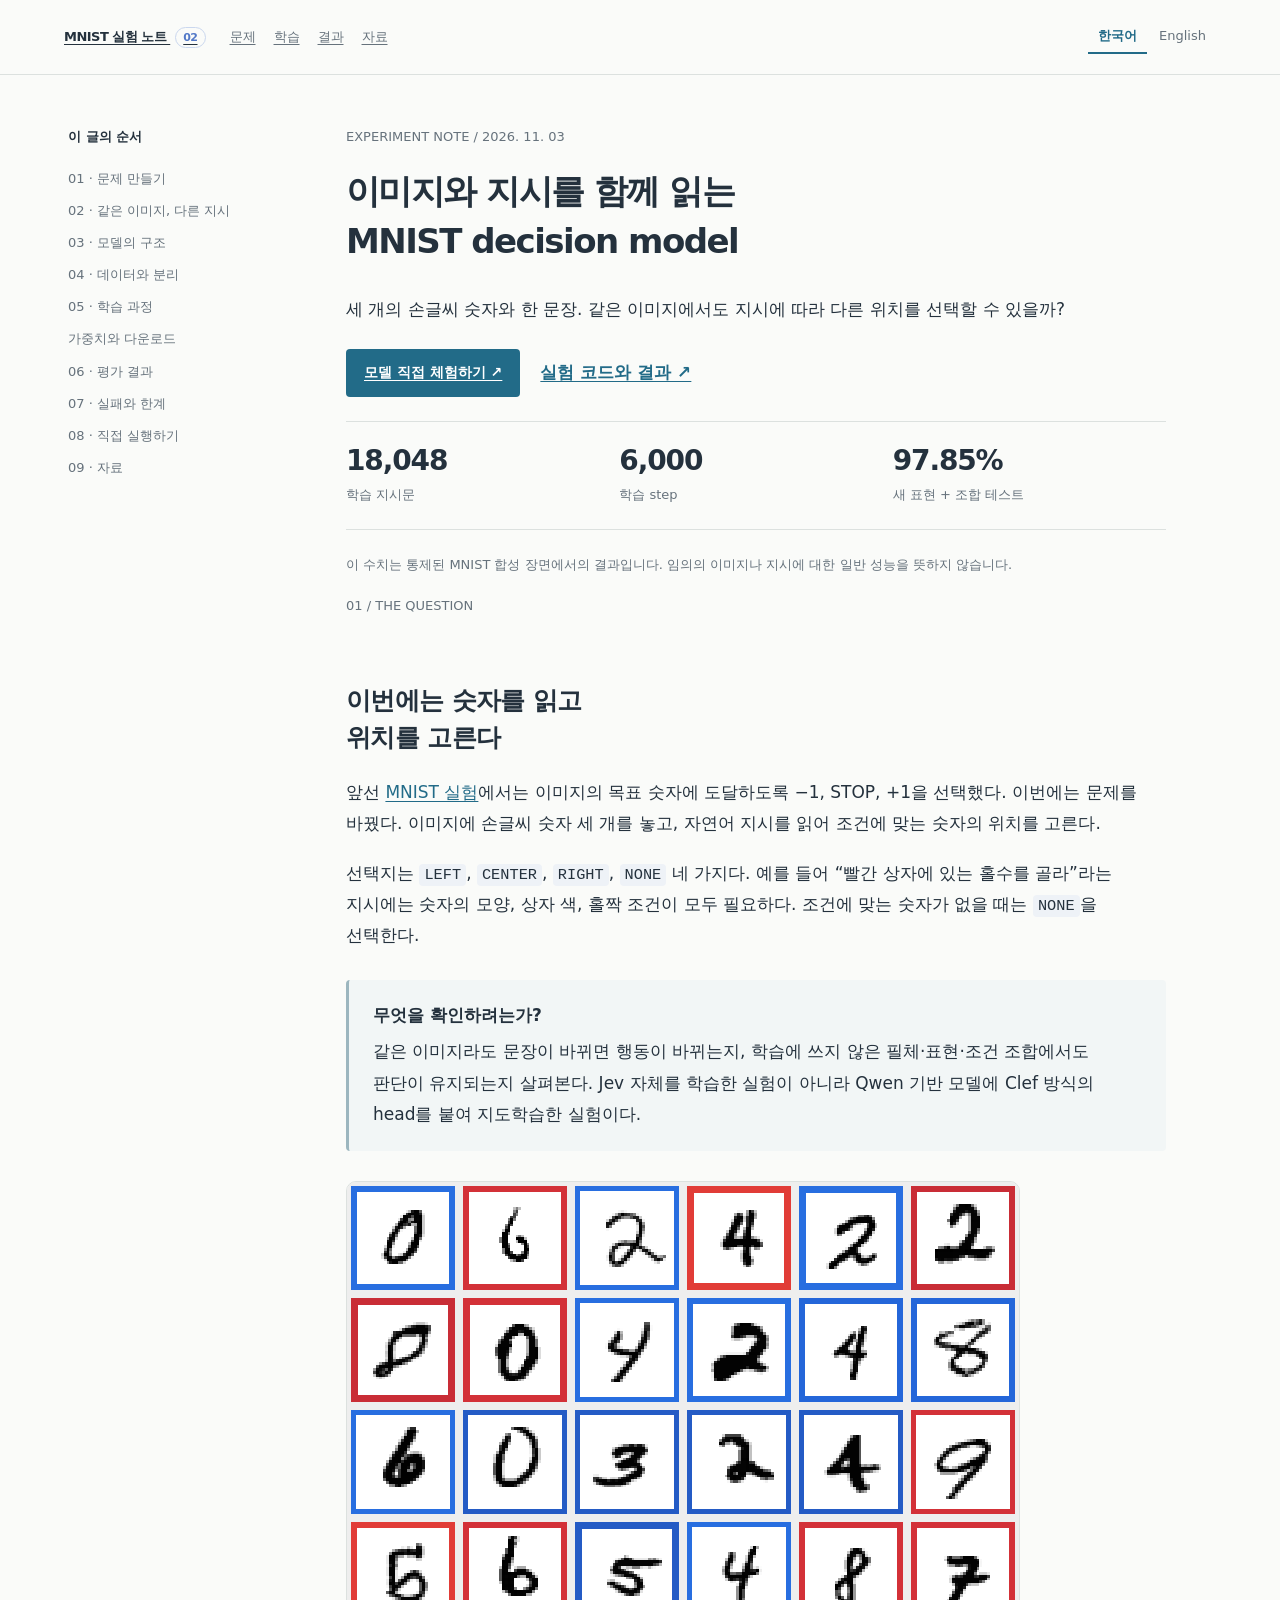
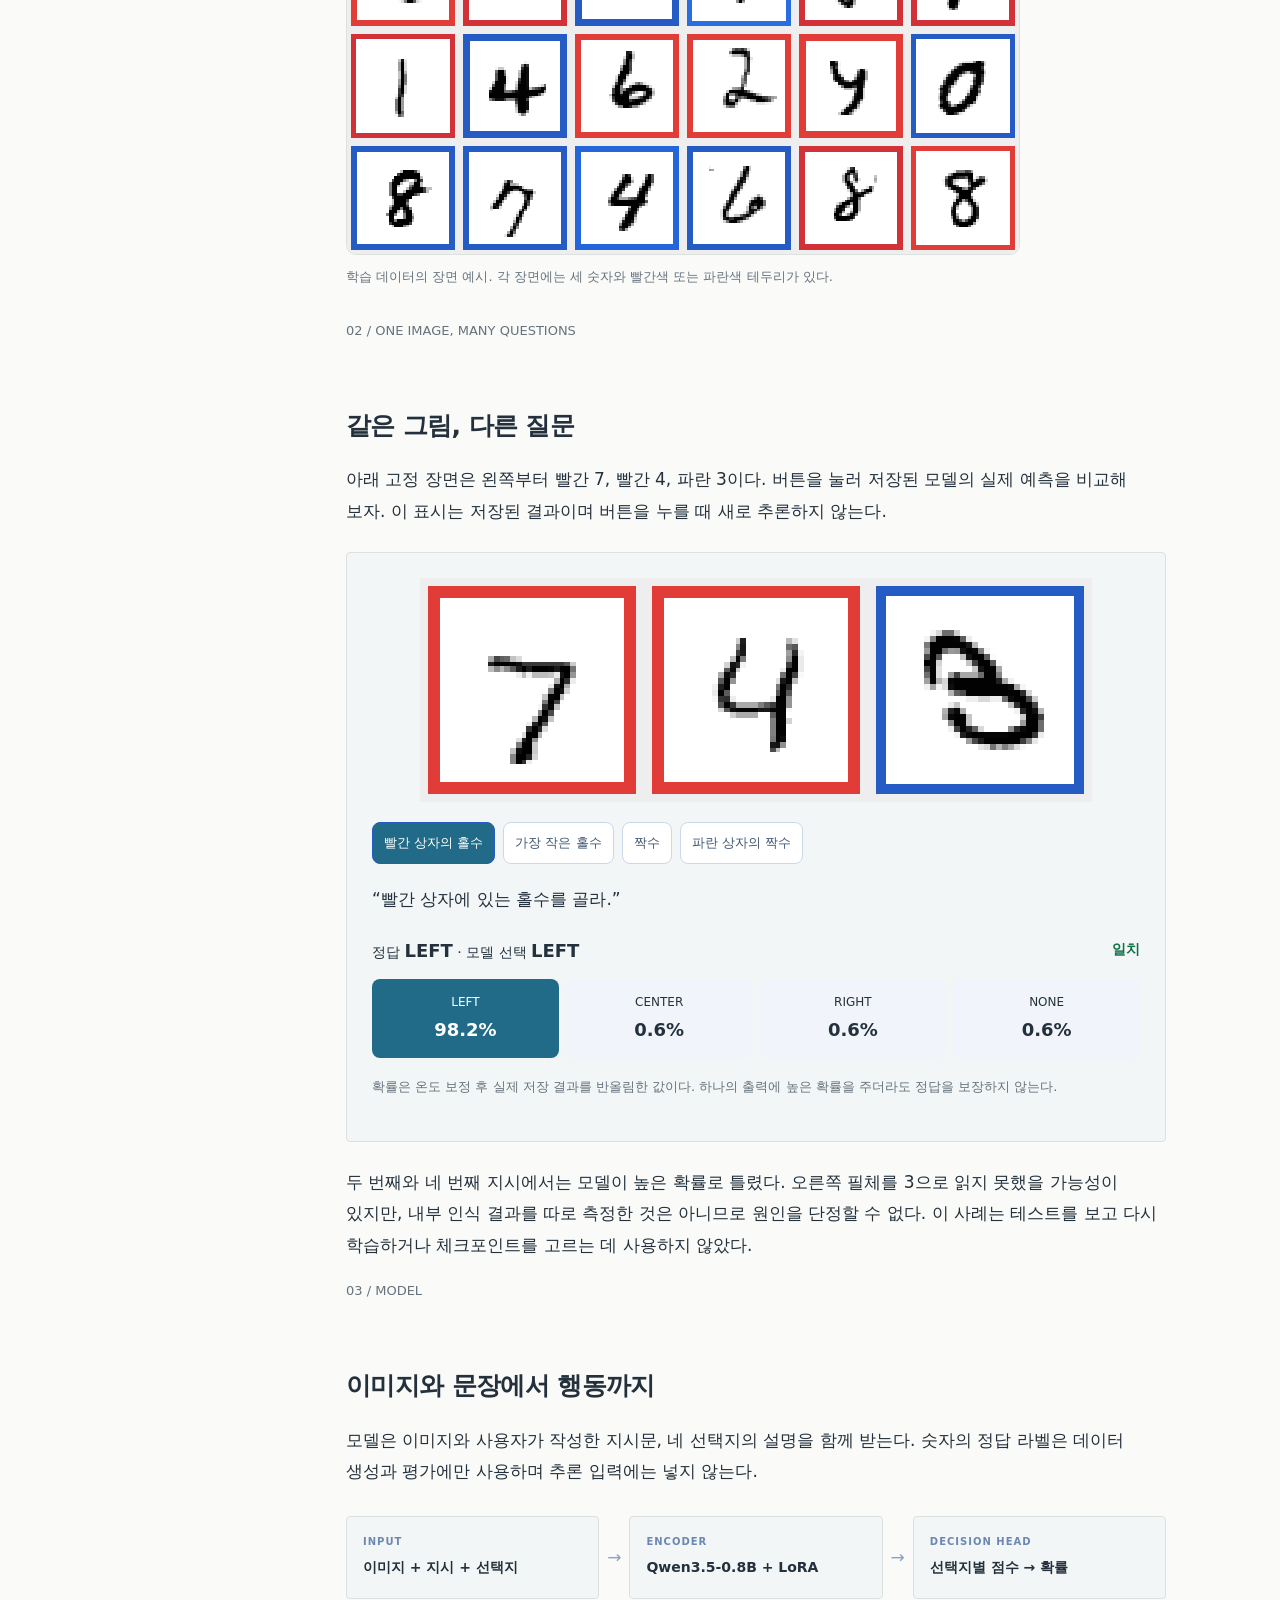
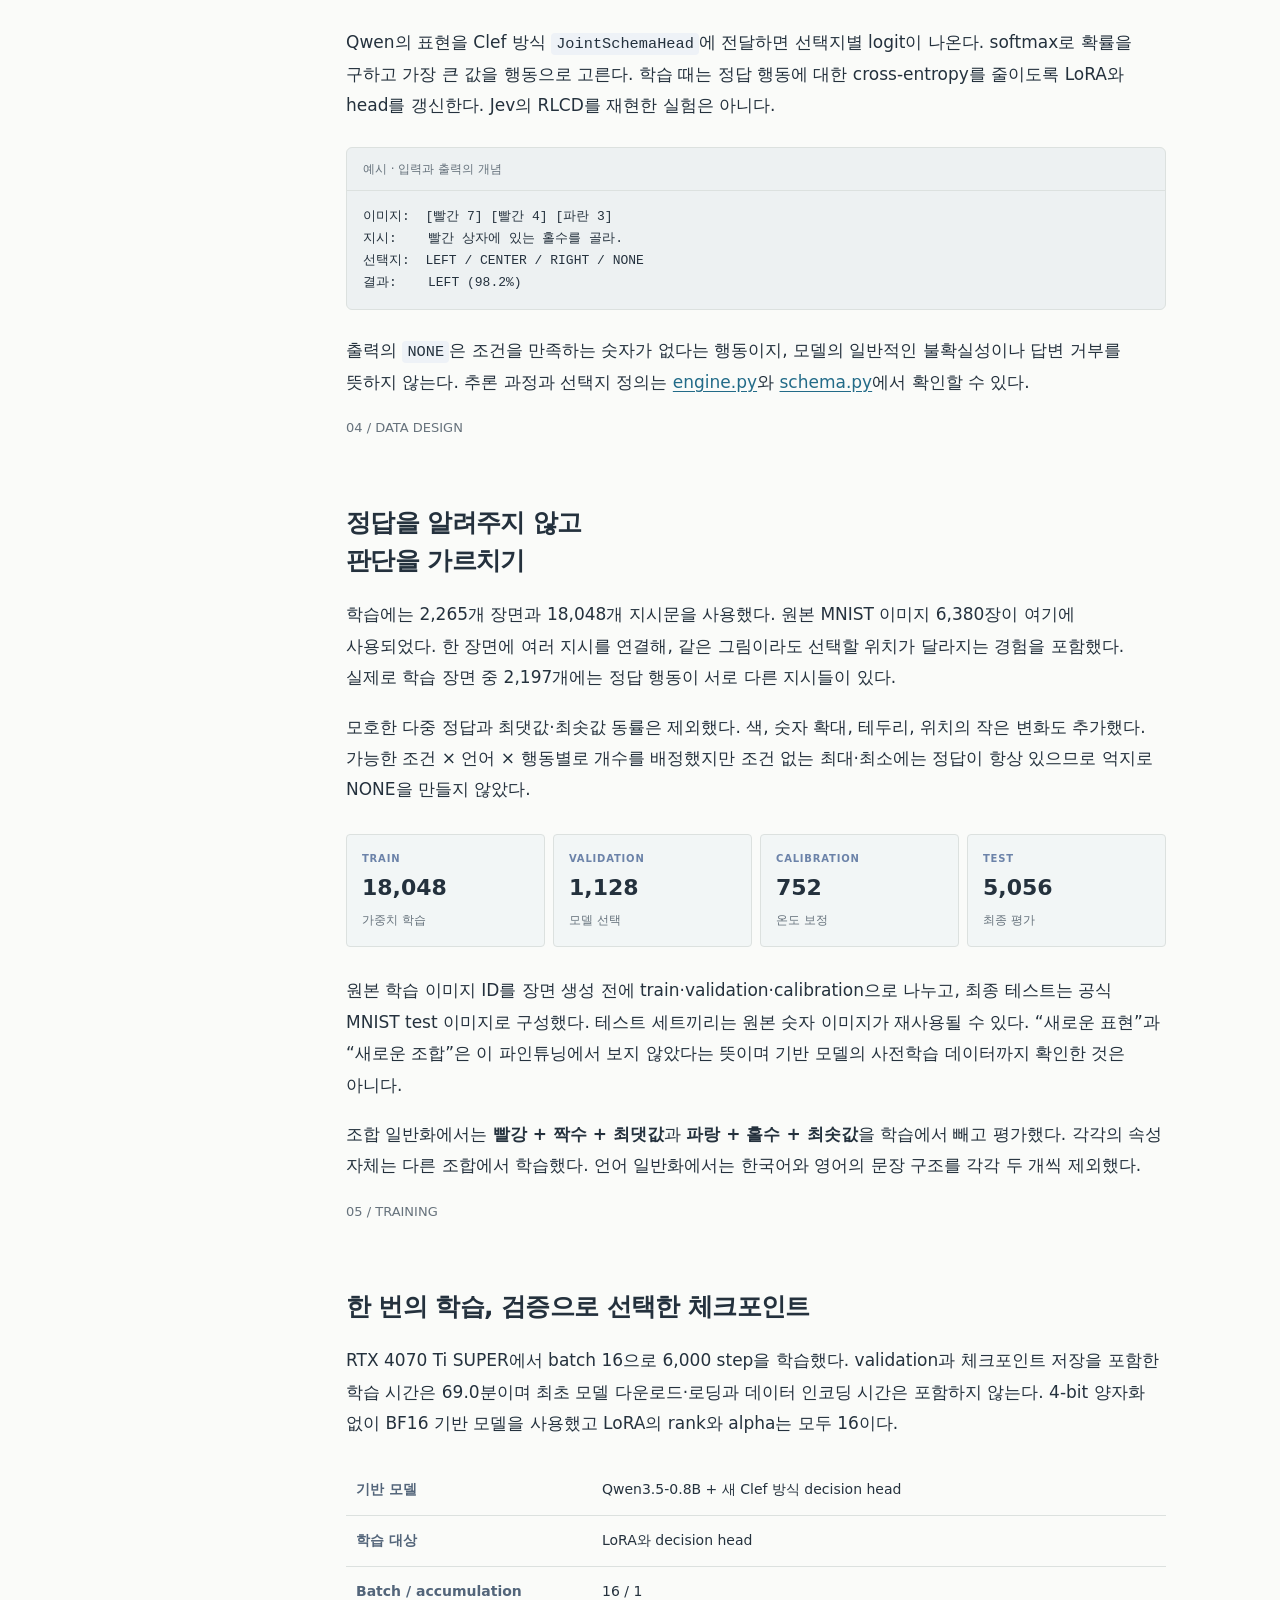
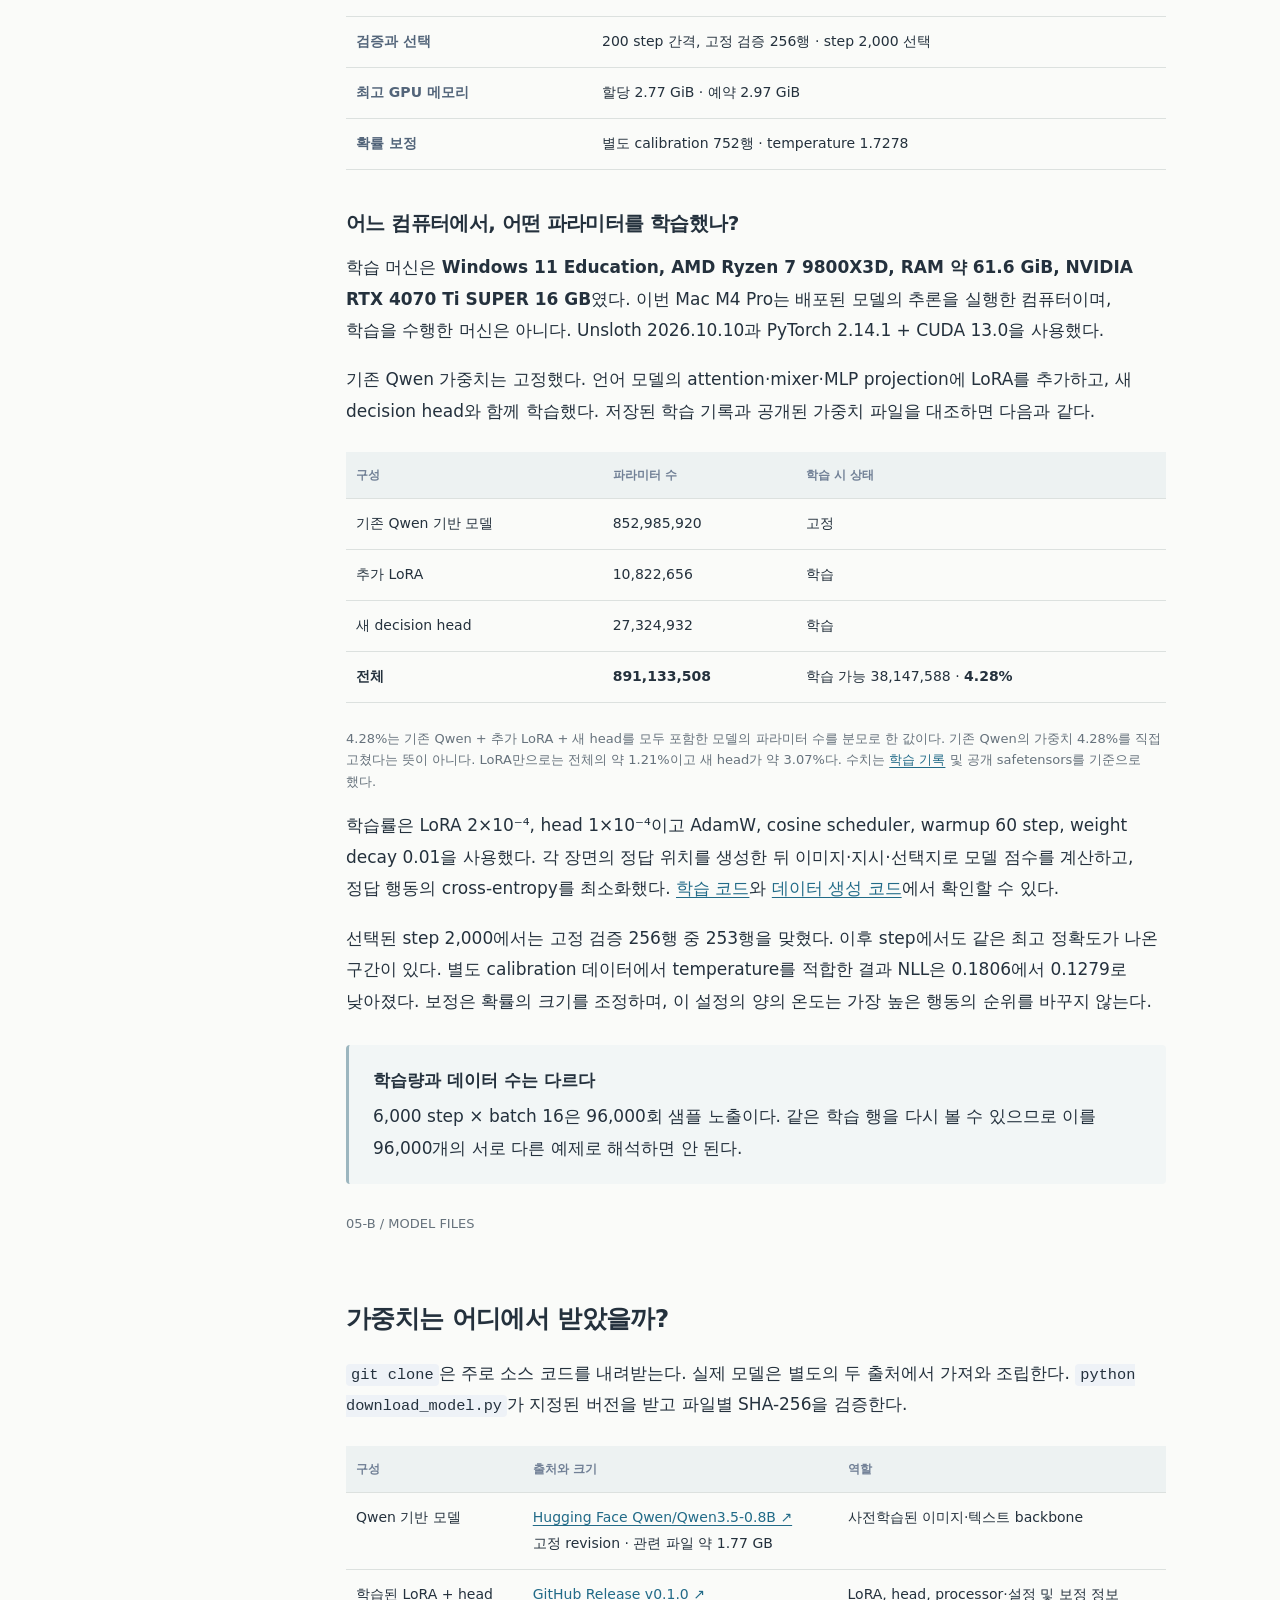
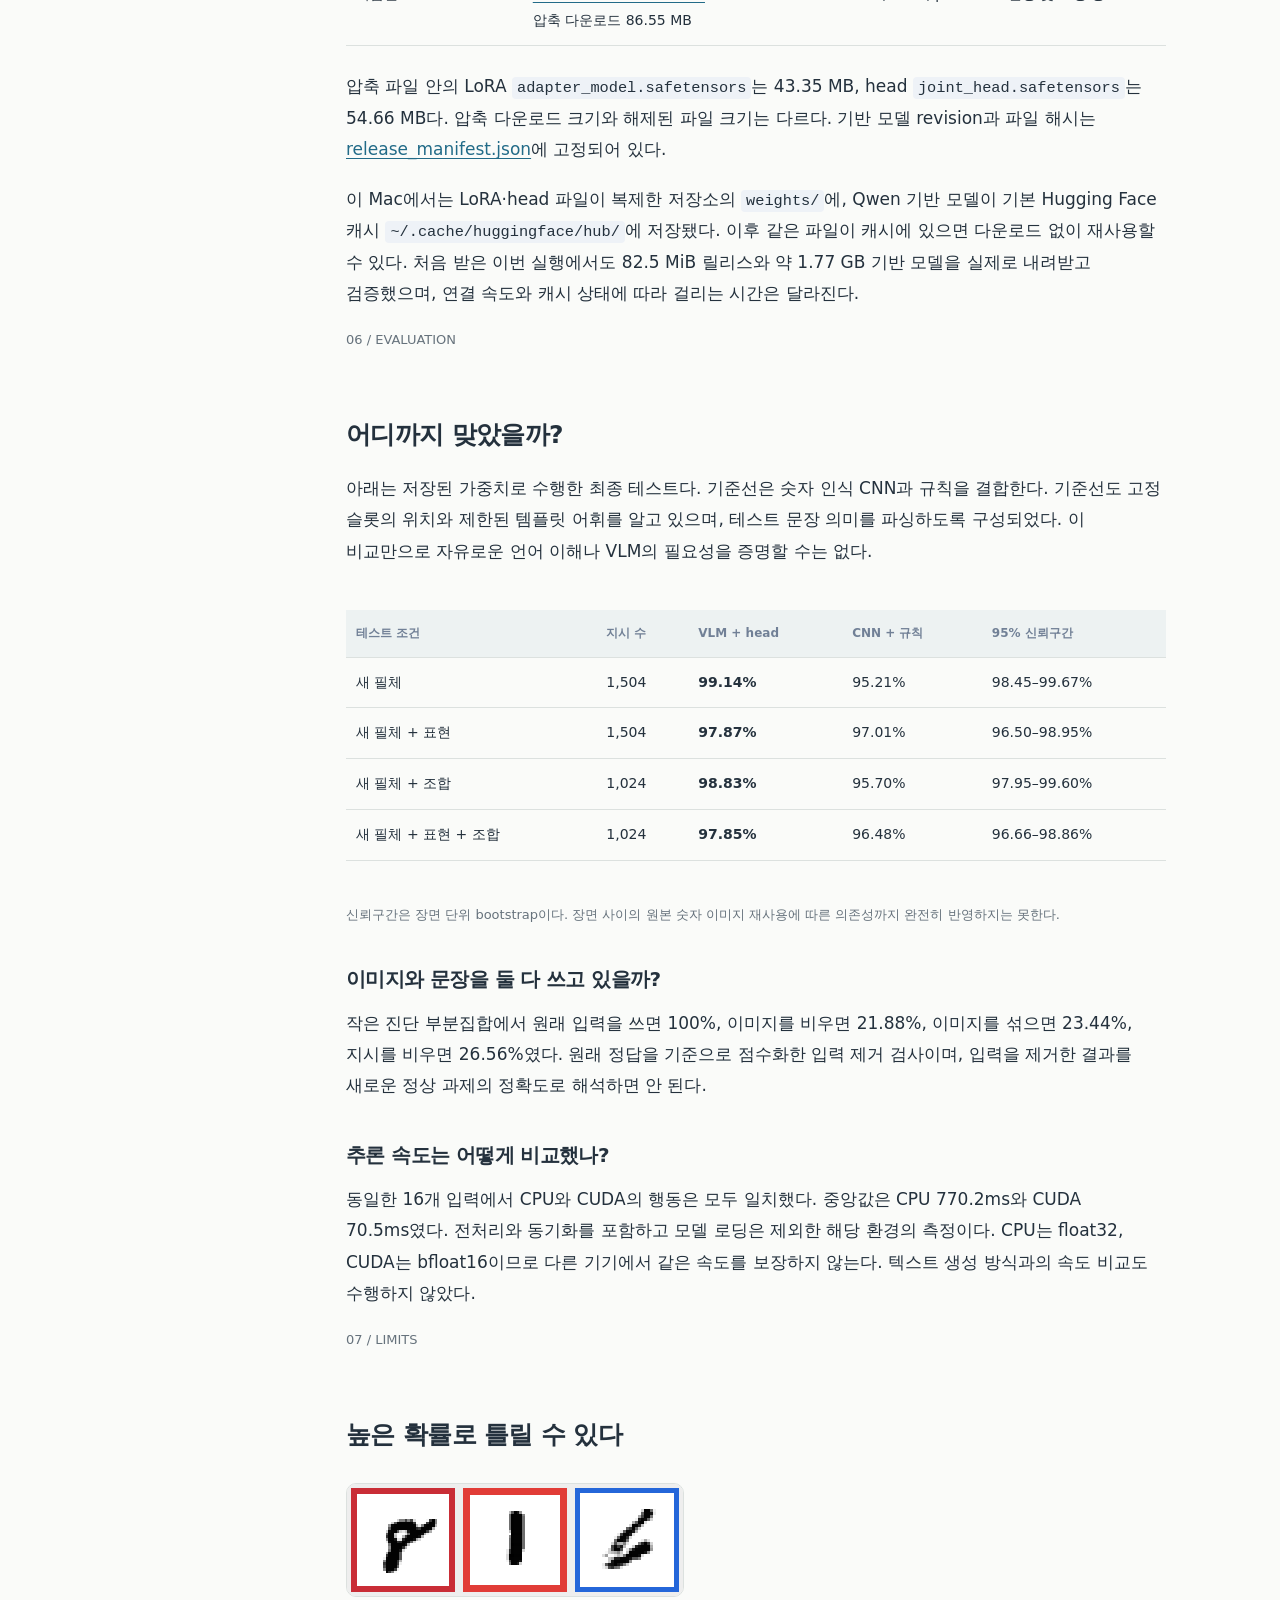
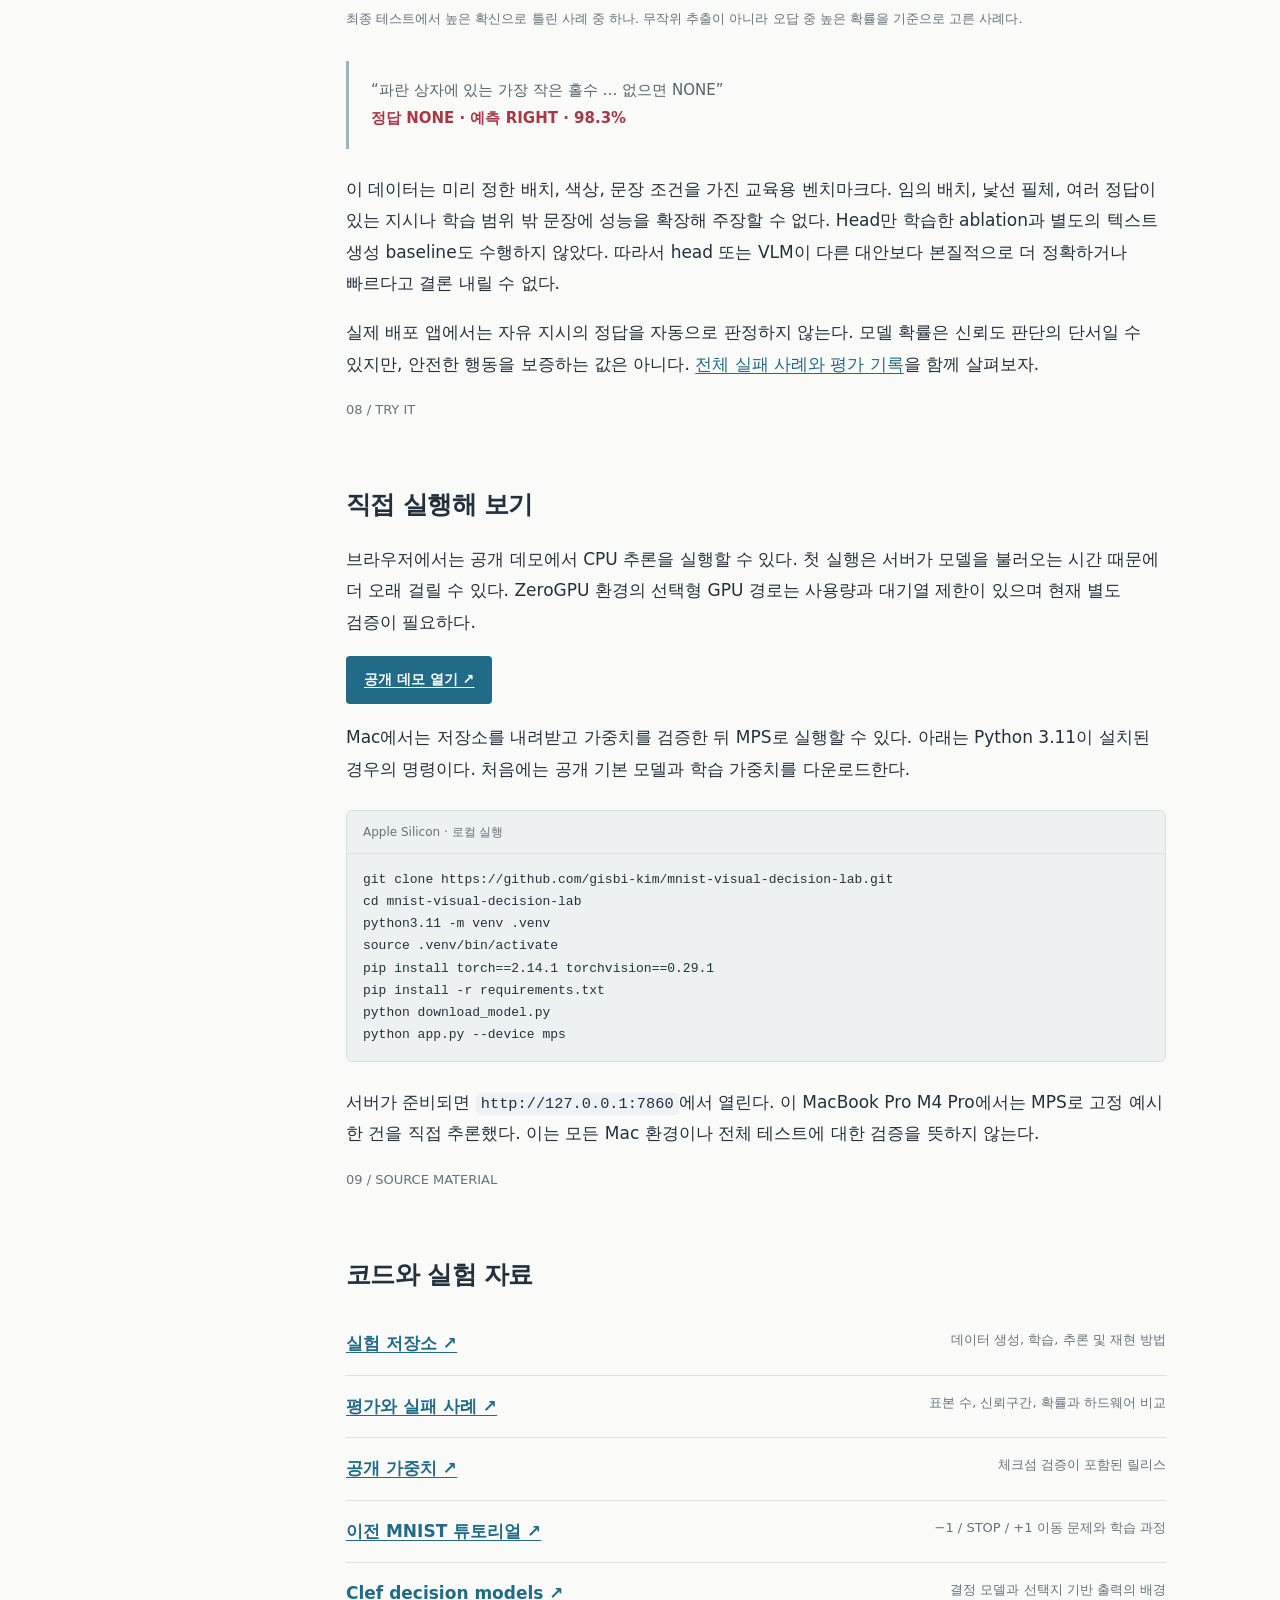
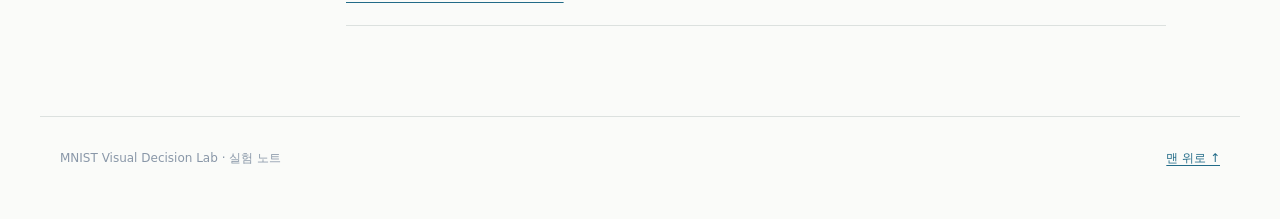
==== commit 04e120d2: "Add English article and shared series styling" ====
--- a/index.html
+++ b/index.html
@@ -1,4 +1,4 @@
-<!doctype html><html lang="ko"><head><meta charset="utf-8"><meta name="viewport" content="width=device-width,initial-scale=1"><meta name="description" content="세 개의 MNIST 숫자와 자연어 지시를 함께 읽는 decision model의 학습과 평가 기록"><title>이미지와 지시를 함께 읽는 MNIST decision model</title><link rel="stylesheet" href="style.css"></head><body><header><a class="brand" href="#top">MNIST 실험 노트 <span>02</span></a><nav><a href="#problem">문제</a><a href="#training">학습</a><a href="#results">결과</a><a href="#sources">자료</a></nav></header><main id="top"><section class="hero"><p class="eyebrow">EXPERIMENT NOTE / 2026. 11. 03</p><h1>이미지와 지시를 함께 읽는<br><em>MNIST decision model</em></h1><p class="lead">세 개의 손글씨 숫자와 한 문장. 같은 이미지에서도 지시에 따라 다른 위치를 선택할 수 있을까?</p><div class="hero-links"><a class="primary" href="https://huggingface.co/spaces/giseopkim/mnist-visual-decision-lab">모델 직접 체험하기 ↗</a><a href="https://github.com/gisbi-kim/mnist-visual-decision-lab">실험 코드와 결과 ↗</a></div><div class="summary"><div><b>18,048</b><span>학습 지시문</span></div><div><b>6,000</b><span>학습 step</span></div><div><b>97.85%</b><span>새 표현 + 조합 테스트</span></div></div><p class="fine">이 수치는 통제된 MNIST 합성 장면에서의 결과입니다. 임의의 이미지나 지시에 대한 일반 성능을 뜻하지 않습니다.</p></section><div class="layout"><aside><p>이 글의 순서</p><a href="#problem">01 · 문제 만들기</a><a href="#example">02 · 같은 이미지, 다른 지시</a><a href="#model">03 · 모델의 구조</a><a href="#data">04 · 데이터와 분리</a><a href="#training">05 · 학습 과정</a><a href="#weights">가중치와 다운로드</a><a href="#results">06 · 평가 결과</a><a href="#failures">07 · 실패와 한계</a><a href="#run">08 · 직접 실행하기</a><a href="#sources">09 · 자료</a></aside><article><section id="problem"><p class="section-label">01 / THE QUESTION</p><h2>이번에는 숫자를 읽고<br>위치를 고른다</h2><p>앞선 <a href="https://gisbi-kim.github.io/jev-mnist-tutorial/">MNIST 실험</a>에서는 이미지의 목표 숫자에 도달하도록 −1, STOP, +1을 선택했다. 이번에는 문제를 바꿨다. 이미지에 손글씨 숫자 세 개를 놓고, 자연어 지시를 읽어 조건에 맞는 숫자의 위치를 고른다.</p><p>선택지는 <code>LEFT</code>, <code>CENTER</code>, <code>RIGHT</code>, <code>NONE</code> 네 가지다. 예를 들어 “빨간 상자에 있는 홀수를 골라”라는 지시에는 숫자의 모양, 상자 색, 홀짝 조건이 모두 필요하다. 조건에 맞는 숫자가 없을 때는 <code>NONE</code>을 선택한다.</p><div class="callout"><strong>무엇을 확인하려는가?</strong><p>같은 이미지라도 문장이 바뀌면 행동이 바뀌는지, 학습에 쓰지 않은 필체·표현·조건 조합에서도 판단이 유지되는지 살펴본다. Jev 자체를 학습한 실험이 아니라 Qwen 기반 모델에 Clef 방식의 head를 붙여 지도학습한 실험이다.</p></div><figure><img src="assets/data-preview.png" alt="여러 MNIST 숫자와 색상 테두리로 구성한 학습 장면 예시"><figcaption>학습 데이터의 장면 예시. 각 장면에는 세 숫자와 빨간색 또는 파란색 테두리가 있다.</figcaption></figure></section><section id="example"><p class="section-label">02 / ONE IMAGE, MANY QUESTIONS</p><h2>같은 그림, 다른 질문</h2><p>아래 고정 장면은 왼쪽부터 빨간 7, 빨간 4, 파란 3이다. 버튼을 눌러 저장된 모델의 실제 예측을 비교해 보자. 이 표시는 저장된 결과이며 버튼을 누를 때 새로 추론하지 않는다.</p><div class="interactive"><img src="assets/canonical.png" alt="왼쪽 빨간 7, 가운데 빨간 4, 오른쪽 파란 3"><div class="choice-buttons" role="group" aria-label="지시 선택"><button data-example="0" class="active" aria-pressed="true">빨간 상자의 홀수</button><button data-example="1" aria-pressed="false">가장 작은 홀수</button><button data-example="2" aria-pressed="false">짝수</button><button data-example="3" aria-pressed="false">파란 상자의 짝수</button></div><div id="example-result" aria-live="polite"></div><div id="probabilities" class="probabilities"></div><p class="fine">확률은 온도 보정 후 실제 저장 결과를 반올림한 값이다. 하나의 출력에 높은 확률을 주더라도 정답을 보장하지 않는다.</p></div><p>두 번째와 네 번째 지시에서는 모델이 높은 확률로 틀렸다. 오른쪽 필체를 3으로 읽지 못했을 가능성이 있지만, 내부 인식 결과를 따로 측정한 것은 아니므로 원인을 단정할 수 없다. 이 사례는 테스트를 보고 다시 학습하거나 체크포인트를 고르는 데 사용하지 않았다.</p></section><section id="model"><p class="section-label">03 / MODEL</p><h2>이미지와 문장에서 행동까지</h2><p>모델은 이미지와 사용자가 작성한 지시문, 네 선택지의 설명을 함께 받는다. 숫자의 정답 라벨은 데이터 생성과 평가에만 사용하며 추론 입력에는 넣지 않는다.</p><div class="flow"><div><small>INPUT</small><b>이미지 + 지시 + 선택지</b></div><span>→</span><div><small>ENCODER</small><b>Qwen3.5-0.8B + LoRA</b></div><span>→</span><div><small>DECISION HEAD</small><b>선택지별 점수 → 확률</b></div></div><p>Qwen의 표현을 Clef 방식 <code>JointSchemaHead</code>에 전달하면 선택지별 logit이 나온다. softmax로 확률을 구하고 가장 큰 값을 행동으로 고른다. 학습 때는 정답 행동에 대한 cross-entropy를 줄이도록 LoRA와 head를 갱신한다. Jev의 RLCD를 재현한 실험은 아니다.</p><div class="code"><span>예시 · 입력과 출력의 개념</span><pre>이미지:  [빨간 7] [빨간 4] [파란 3]
+<!doctype html><html lang="ko"><head><meta charset="utf-8"><meta name="viewport" content="width=device-width,initial-scale=1"><meta name="description" content="세 개의 MNIST 숫자와 자연어 지시를 함께 읽는 decision model의 학습과 평가 기록"><title>이미지와 지시를 함께 읽는 MNIST decision model</title><link rel="stylesheet" href="style.css"><link rel="stylesheet" href="series-style.css"></head><body><header><a class="brand" href="#top">MNIST 실험 노트 <span>02</span></a><nav><a href="#problem">문제</a><a href="#training">학습</a><a href="#results">결과</a><a href="#sources">자료</a></nav><div class="lang-switch" role="group" aria-label="Language"><a href="index.html" aria-current="page">한국어</a><a href="index.en.html">English</a></div></header><main id="top"><div class="layout"><aside><p>이 글의 순서</p><a href="#problem">01 · 문제 만들기</a><a href="#example">02 · 같은 이미지, 다른 지시</a><a href="#model">03 · 모델의 구조</a><a href="#data">04 · 데이터와 분리</a><a href="#training">05 · 학습 과정</a><a href="#weights">가중치와 다운로드</a><a href="#results">06 · 평가 결과</a><a href="#failures">07 · 실패와 한계</a><a href="#run">08 · 직접 실행하기</a><a href="#sources">09 · 자료</a></aside><article><section class="hero"><p class="eyebrow">EXPERIMENT NOTE / 2026. 11. 03</p><h1>이미지와 지시를 함께 읽는<br><em>MNIST decision model</em></h1><p class="lead">세 개의 손글씨 숫자와 한 문장. 같은 이미지에서도 지시에 따라 다른 위치를 선택할 수 있을까?</p><div class="hero-links"><a class="primary" href="https://huggingface.co/spaces/giseopkim/mnist-visual-decision-lab">모델 직접 체험하기 ↗</a><a href="https://github.com/gisbi-kim/mnist-visual-decision-lab">실험 코드와 결과 ↗</a></div><div class="summary"><div><b>18,048</b><span>학습 지시문</span></div><div><b>6,000</b><span>학습 step</span></div><div><b>97.85%</b><span>새 표현 + 조합 테스트</span></div></div><p class="fine">이 수치는 통제된 MNIST 합성 장면에서의 결과입니다. 임의의 이미지나 지시에 대한 일반 성능을 뜻하지 않습니다.</p></section><section id="problem"><p class="section-label">01 / THE QUESTION</p><h2>이번에는 숫자를 읽고<br>위치를 고른다</h2><p>앞선 <a href="https://gisbi-kim.github.io/jev-mnist-tutorial/">MNIST 실험</a>에서는 이미지의 목표 숫자에 도달하도록 −1, STOP, +1을 선택했다. 이번에는 문제를 바꿨다. 이미지에 손글씨 숫자 세 개를 놓고, 자연어 지시를 읽어 조건에 맞는 숫자의 위치를 고른다.</p><p>선택지는 <code>LEFT</code>, <code>CENTER</code>, <code>RIGHT</code>, <code>NONE</code> 네 가지다. 예를 들어 “빨간 상자에 있는 홀수를 골라”라는 지시에는 숫자의 모양, 상자 색, 홀짝 조건이 모두 필요하다. 조건에 맞는 숫자가 없을 때는 <code>NONE</code>을 선택한다.</p><div class="callout"><strong>무엇을 확인하려는가?</strong><p>같은 이미지라도 문장이 바뀌면 행동이 바뀌는지, 학습에 쓰지 않은 필체·표현·조건 조합에서도 판단이 유지되는지 살펴본다. Jev 자체를 학습한 실험이 아니라 Qwen 기반 모델에 Clef 방식의 head를 붙여 지도학습한 실험이다.</p></div><figure><img src="assets/data-preview.png" alt="여러 MNIST 숫자와 색상 테두리로 구성한 학습 장면 예시"><figcaption>학습 데이터의 장면 예시. 각 장면에는 세 숫자와 빨간색 또는 파란색 테두리가 있다.</figcaption></figure></section><section id="example"><p class="section-label">02 / ONE IMAGE, MANY QUESTIONS</p><h2>같은 그림, 다른 질문</h2><p>아래 고정 장면은 왼쪽부터 빨간 7, 빨간 4, 파란 3이다. 버튼을 눌러 저장된 모델의 실제 예측을 비교해 보자. 이 표시는 저장된 결과이며 버튼을 누를 때 새로 추론하지 않는다.</p><div class="interactive"><img src="assets/canonical.png" alt="왼쪽 빨간 7, 가운데 빨간 4, 오른쪽 파란 3"><div class="choice-buttons" role="group" aria-label="지시 선택"><button data-example="0" class="active" aria-pressed="true">빨간 상자의 홀수</button><button data-example="1" aria-pressed="false">가장 작은 홀수</button><button data-example="2" aria-pressed="false">짝수</button><button data-example="3" aria-pressed="false">파란 상자의 짝수</button></div><div id="example-result" aria-live="polite"></div><div id="probabilities" class="probabilities"></div><p class="fine">확률은 온도 보정 후 실제 저장 결과를 반올림한 값이다. 하나의 출력에 높은 확률을 주더라도 정답을 보장하지 않는다.</p></div><p>두 번째와 네 번째 지시에서는 모델이 높은 확률로 틀렸다. 오른쪽 필체를 3으로 읽지 못했을 가능성이 있지만, 내부 인식 결과를 따로 측정한 것은 아니므로 원인을 단정할 수 없다. 이 사례는 테스트를 보고 다시 학습하거나 체크포인트를 고르는 데 사용하지 않았다.</p></section><section id="model"><p class="section-label">03 / MODEL</p><h2>이미지와 문장에서 행동까지</h2><p>모델은 이미지와 사용자가 작성한 지시문, 네 선택지의 설명을 함께 받는다. 숫자의 정답 라벨은 데이터 생성과 평가에만 사용하며 추론 입력에는 넣지 않는다.</p><div class="flow"><div><small>INPUT</small><b>이미지 + 지시 + 선택지</b></div><span>→</span><div><small>ENCODER</small><b>Qwen3.5-0.8B + LoRA</b></div><span>→</span><div><small>DECISION HEAD</small><b>선택지별 점수 → 확률</b></div></div><p>Qwen의 표현을 Clef 방식 <code>JointSchemaHead</code>에 전달하면 선택지별 logit이 나온다. softmax로 확률을 구하고 가장 큰 값을 행동으로 고른다. 학습 때는 정답 행동에 대한 cross-entropy를 줄이도록 LoRA와 head를 갱신한다. Jev의 RLCD를 재현한 실험은 아니다.</p><div class="code"><span>예시 · 입력과 출력의 개념</span><pre>이미지:  [빨간 7] [빨간 4] [파란 3]
 지시:    빨간 상자에 있는 홀수를 골라.
 선택지:  LEFT / CENTER / RIGHT / NONE
 결과:    LEFT (98.2%)</pre></div><p>출력의 <code>NONE</code>은 조건을 만족하는 숫자가 없다는 행동이지, 모델의 일반적인 불확실성이나 답변 거부를 뜻하지 않는다. 추론 과정과 선택지 정의는 <a href="https://github.com/gisbi-kim/mnist-visual-decision-lab/blob/main/engine.py">engine.py</a>와 <a href="https://github.com/gisbi-kim/mnist-visual-decision-lab/blob/main/schema.py">schema.py</a>에서 확인할 수 있다.</p></section><section id="data"><p class="section-label">04 / DATA DESIGN</p><h2>정답을 알려주지 않고<br>판단을 가르치기</h2><p>학습에는 2,265개 장면과 18,048개 지시문을 사용했다. 원본 MNIST 이미지 6,380장이 여기에 사용되었다. 한 장면에 여러 지시를 연결해, 같은 그림이라도 선택할 위치가 달라지는 경험을 포함했다. 실제로 학습 장면 중 2,197개에는 정답 행동이 서로 다른 지시들이 있다.</p><p>모호한 다중 정답과 최댓값·최솟값 동률은 제외했다. 색, 숫자 확대, 테두리, 위치의 작은 변화도 추가했다. 가능한 조건 × 언어 × 행동별로 개수를 배정했지만 조건 없는 최대·최소에는 정답이 항상 있으므로 억지로 NONE을 만들지 않았다.</p><div class="split-grid"><div><b>TRAIN</b><strong>18,048</strong><span>가중치 학습</span></div><div><b>VALIDATION</b><strong>1,128</strong><span>모델 선택</span></div><div><b>CALIBRATION</b><strong>752</strong><span>온도 보정</span></div><div><b>TEST</b><strong>5,056</strong><span>최종 평가</span></div></div><p>원본 학습 이미지 ID를 장면 생성 전에 train·validation·calibration으로 나누고, 최종 테스트는 공식 MNIST test 이미지로 구성했다. 테스트 세트끼리는 원본 숫자 이미지가 재사용될 수 있다. “새로운 표현”과 “새로운 조합”은 이 파인튜닝에서 보지 않았다는 뜻이며 기반 모델의 사전학습 데이터까지 확인한 것은 아니다.</p><p>조합 일반화에서는 <strong>빨강 + 짝수 + 최댓값</strong>과 <strong>파랑 + 홀수 + 최솟값</strong>을 학습에서 빼고 평가했다. 각각의 속성 자체는 다른 조합에서 학습했다. 언어 일반화에서는 한국어와 영어의 문장 구조를 각각 두 개씩 제외했다.</p></section><section id="training"><p class="section-label">05 / TRAINING</p><h2>한 번의 학습, 검증으로 선택한 체크포인트</h2><p>RTX 4070 Ti SUPER에서 batch 16으로 6,000 step을 학습했다. validation과 체크포인트 저장을 포함한 학습 시간은 69.0분이며 최초 모델 다운로드·로딩과 데이터 인코딩 시간은 포함하지 않는다. 4-bit 양자화 없이 BF16 기반 모델을 사용했고 LoRA의 rank와 alpha는 모두 16이다.</p><table><tbody><tr><th>기반 모델</th><td>Qwen3.5-0.8B + 새 Clef 방식 decision head</td></tr><tr><th>학습 대상</th><td>LoRA와 decision head</td></tr><tr><th>Batch / accumulation</th><td>16 / 1</td></tr><tr><th>검증과 선택</th><td>200 step 간격, 고정 검증 256행 · step 2,000 선택</td></tr><tr><th>최고 GPU 메모리</th><td>할당 2.77 GiB · 예약 2.97 GiB</td></tr><tr><th>확률 보정</th><td>별도 calibration 752행 · temperature 1.7278</td></tr></tbody></table><h3>어느 컴퓨터에서, 어떤 파라미터를 학습했나?</h3><p>학습 머신은 <strong>Windows 11 Education, AMD Ryzen 7 9800X3D, RAM 약 61.6 GiB, NVIDIA RTX 4070 Ti SUPER 16 GB</strong>였다. 이번 Mac M4 Pro는 배포된 모델의 추론을 실행한 컴퓨터이며, 학습을 수행한 머신은 아니다. Unsloth 2026.10.10과 PyTorch 2.14.1 + CUDA 13.0을 사용했다.</p><p>기존 Qwen 가중치는 고정했다. 언어 모델의 attention·mixer·MLP projection에 LoRA를 추가하고, 새 decision head와 함께 학습했다. 저장된 학습 기록과 공개된 가중치 파일을 대조하면 다음과 같다.</p><table><thead><tr><th>구성</th><th>파라미터 수</th><th>학습 시 상태</th></tr></thead><tbody><tr><td>기존 Qwen 기반 모델</td><td>852,985,920</td><td>고정</td></tr><tr><td>추가 LoRA</td><td>10,822,656</td><td>학습</td></tr><tr><td>새 decision head</td><td>27,324,932</td><td>학습</td></tr><tr><td><strong>전체</strong></td><td><strong>891,133,508</strong></td><td>학습 가능 38,147,588 · <strong>4.28%</strong></td></tr></tbody></table><p class="fine">4.28%는 기존 Qwen + 추가 LoRA + 새 head를 모두 포함한 모델의 파라미터 수를 분모로 한 값이다. 기존 Qwen의 가중치 4.28%를 직접 고쳤다는 뜻이 아니다. LoRA만으로는 전체의 약 1.21%이고 새 head가 약 3.07%다. 수치는 <a href="https://github.com/gisbi-kim/mnist-visual-decision-lab/blob/main/results/training-summary.json">학습 기록</a> 및 공개 safetensors를 기준으로 했다.</p><p>학습률은 LoRA 2×10⁻⁴, head 1×10⁻⁴이고 AdamW, cosine scheduler, warmup 60 step, weight decay 0.01을 사용했다. 각 장면의 정답 위치를 생성한 뒤 이미지·지시·선택지로 모델 점수를 계산하고, 정답 행동의 cross-entropy를 최소화했다. <a href="https://github.com/gisbi-kim/mnist-visual-decision-lab/blob/main/train.py">학습 코드</a>와 <a href="https://github.com/gisbi-kim/mnist-visual-decision-lab/blob/main/prepare_data.py">데이터 생성 코드</a>에서 확인할 수 있다.</p><p>선택된 step 2,000에서는 고정 검증 256행 중 253행을 맞혔다. 이후 step에서도 같은 최고 정확도가 나온 구간이 있다. 별도 calibration 데이터에서 temperature를 적합한 결과 NLL은 0.1806에서 0.1279로 낮아졌다. 보정은 확률의 크기를 조정하며, 이 설정의 양의 온도는 가장 높은 행동의 순위를 바꾸지 않는다.</p><div class="callout"><strong>학습량과 데이터 수는 다르다</strong><p>6,000 step × batch 16은 96,000회 샘플 노출이다. 같은 학습 행을 다시 볼 수 있으므로 이를 96,000개의 서로 다른 예제로 해석하면 안 된다.</p></div></section><section id="weights"><p class="section-label">05-B / MODEL FILES</p><h2>가중치는 어디에서 받았을까?</h2><p><code>git clone</code>은 주로 소스 코드를 내려받는다. 실제 모델은 별도의 두 출처에서 가져와 조립한다. <code>python download_model.py</code>가 지정된 버전을 받고 파일별 SHA-256을 검증한다.</p><table><thead><tr><th>구성</th><th>출처와 크기</th><th>역할</th></tr></thead><tbody><tr><td>Qwen 기반 모델</td><td><a href="https://huggingface.co/Qwen/Qwen3.5-0.8B/tree/2fc06364715b967f1860aea9cf38778875588b17">Hugging Face Qwen/Qwen3.5-0.8B ↗</a><br>고정 revision · 관련 파일 약 1.77 GB</td><td>사전학습된 이미지·텍스트 backbone</td></tr><tr><td>학습된 LoRA + head</td><td><a href="https://github.com/gisbi-kim/mnist-visual-decision-lab/releases/tag/v0.1.0">GitHub Release v0.1.0 ↗</a><br>압축 다운로드 86.55 MB</td><td>LoRA, head, processor·설정 및 보정 정보</td></tr></tbody></table><p>압축 파일 안의 LoRA <code>adapter_model.safetensors</code>는 43.35 MB, head <code>joint_head.safetensors</code>는 54.66 MB다. 압축 다운로드 크기와 해제된 파일 크기는 다르다. 기반 모델 revision과 파일 해시는 <a href="https://github.com/gisbi-kim/mnist-visual-decision-lab/blob/main/release_manifest.json">release_manifest.json</a>에 고정되어 있다.</p><p>이 Mac에서는 LoRA·head 파일이 복제한 저장소의 <code>weights/</code>에, Qwen 기반 모델이 기본 Hugging Face 캐시 <code>~/.cache/huggingface/hub/</code>에 저장됐다. 이후 같은 파일이 캐시에 있으면 다운로드 없이 재사용할 수 있다. 처음 받은 이번 실행에서도 82.5 MiB 릴리스와 약 1.77 GB 기반 모델을 실제로 내려받고 검증했으며, 연결 속도와 캐시 상태에 따라 걸리는 시간은 달라진다.</p></section><section id="results"><p class="section-label">06 / EVALUATION</p><h2>어디까지 맞았을까?</h2><p>아래는 저장된 가중치로 수행한 최종 테스트다. 기준선은 숫자 인식 CNN과 규칙을 결합한다. 기준선도 고정 슬롯의 위치와 제한된 템플릿 어휘를 알고 있으며, 테스트 문장 의미를 파싱하도록 구성되었다. 이 비교만으로 자유로운 언어 이해나 VLM의 필요성을 증명할 수는 없다.</p><div class="table-wrap"><table><thead><tr><th>테스트 조건</th><th>지시 수</th><th>VLM + head</th><th>CNN + 규칙</th><th>95% 신뢰구간</th></tr></thead><tbody><tr><td>새 필체</td><td>1,504</td><td><strong>99.14%</strong></td><td>95.21%</td><td>98.45–99.67%</td></tr><tr><td>새 필체 + 표현</td><td>1,504</td><td><strong>97.87%</strong></td><td>97.01%</td><td>96.50–98.95%</td></tr><tr><td>새 필체 + 조합</td><td>1,024</td><td><strong>98.83%</strong></td><td>95.70%</td><td>97.95–99.60%</td></tr><tr><td>새 필체 + 표현 + 조합</td><td>1,024</td><td><strong>97.85%</strong></td><td>96.48%</td><td>96.66–98.86%</td></tr></tbody></table></div><p class="fine">신뢰구간은 장면 단위 bootstrap이다. 장면 사이의 원본 숫자 이미지 재사용에 따른 의존성까지 완전히 반영하지는 못한다.</p><h3>이미지와 문장을 둘 다 쓰고 있을까?</h3><p>작은 진단 부분집합에서 원래 입력을 쓰면 100%, 이미지를 비우면 21.88%, 이미지를 섞으면 23.44%, 지시를 비우면 26.56%였다. 원래 정답을 기준으로 점수화한 입력 제거 검사이며, 입력을 제거한 결과를 새로운 정상 과제의 정확도로 해석하면 안 된다.</p><h3>추론 속도는 어떻게 비교했나?</h3><p>동일한 16개 입력에서 CPU와 CUDA의 행동은 모두 일치했다. 중앙값은 CPU 770.2ms와 CUDA 70.5ms였다. 전처리와 동기화를 포함하고 모델 로딩은 제외한 해당 환경의 측정이다. CPU는 float32, CUDA는 bfloat16이므로 다른 기기에서 같은 속도를 보장하지 않는다. 텍스트 생성 방식과의 속도 비교도 수행하지 않았다.</p></section><section id="failures"><p class="section-label">07 / LIMITS</p><h2>높은 확률로 틀릴 수 있다</h2><figure><img src="assets/test_combined-00055.png" alt="test combined 00055 실패 사례의 숫자 세 개"><figcaption>최종 테스트에서 높은 확신으로 틀린 사례 중 하나. 무작위 추출이 아니라 오답 중 높은 확률을 기준으로 고른 사례다.</figcaption></figure><blockquote>“파란 상자에 있는 가장 작은 홀수 … 없으면 NONE”<br><b>정답 NONE · 예측 RIGHT · 98.3%</b></blockquote><p>이 데이터는 미리 정한 배치, 색상, 문장 조건을 가진 교육용 벤치마크다. 임의 배치, 낯선 필체, 여러 정답이 있는 지시나 학습 범위 밖 문장에 성능을 확장해 주장할 수 없다. Head만 학습한 ablation과 별도의 텍스트 생성 baseline도 수행하지 않았다. 따라서 head 또는 VLM이 다른 대안보다 본질적으로 더 정확하거나 빠르다고 결론 내릴 수 없다.</p><p>실제 배포 앱에서는 자유 지시의 정답을 자동으로 판정하지 않는다. 모델 확률은 신뢰도 판단의 단서일 수 있지만, 안전한 행동을 보증하는 값은 아니다. <a href="https://github.com/gisbi-kim/mnist-visual-decision-lab/blob/main/RESULTS.md">전체 실패 사례와 평가 기록</a>을 함께 살펴보자.</p></section><section id="run"><p class="section-label">08 / TRY IT</p><h2>직접 실행해 보기</h2><p>브라우저에서는 공개 데모에서 CPU 추론을 실행할 수 있다. 첫 실행은 서버가 모델을 불러오는 시간 때문에 더 오래 걸릴 수 있다. ZeroGPU 환경의 선택형 GPU 경로는 사용량과 대기열 제한이 있으며 현재 별도 검증이 필요하다.</p><p><a class="primary" href="https://huggingface.co/spaces/giseopkim/mnist-visual-decision-lab">공개 데모 열기 ↗</a></p><p>Mac에서는 저장소를 내려받고 가중치를 검증한 뒤 MPS로 실행할 수 있다. 아래는 Python 3.11이 설치된 경우의 명령이다. 처음에는 공개 기본 모델과 학습 가중치를 다운로드한다.</p><div class="code"><span>Apple Silicon · 로컬 실행</span><pre>git clone https://github.com/gisbi-kim/mnist-visual-decision-lab.git
--- a/series-style.css
+++ b/series-style.css
@@ -0,0 +1,5 @@
+
+/* Shared reading controls */
+.lang-switch{margin-left:auto;display:inline-flex;gap:2px;white-space:nowrap;font:13px/1.4 system-ui,sans-serif;align-items:center}.lang-switch a{color:#66727c;text-decoration:none;padding:7px 10px;border-bottom:2px solid transparent}.lang-switch a[aria-current=page]{color:#226b88;border-color:#226b88;font-weight:700}.translation-note{font:13px/1.6 system-ui,sans-serif;color:#66727c;border-left:2px solid #9cb6bf;padding-left:12px;margin:20px 0}.lang-switch a:hover{text-decoration:underline}
+:root{--ink:#24313d;--muted:#66727c;--line:#dce1df;--blue:#226b88;--pale:#edf2f2;--paper:#fff;--bg:#fafbf9}body{background:#fafbf9;color:#24313d;font:17px/1.85 system-ui,-apple-system,"Malgun Gothic",sans-serif;overflow-wrap:anywhere}a{color:#226b88;text-decoration:underline;text-underline-offset:3px}header{height:auto;min-height:0;position:static;background:transparent;border-bottom:1px solid #dce1df;padding:20px 5vw;justify-content:initial;gap:24px;font-size:13px}header .brand{font-weight:600}header nav{font-size:13px;font-weight:400;gap:18px}header nav a{color:#66727c}.hero{max-width:1200px;padding:50px 28px 0;margin:0 auto}.hero>*{margin-left:278px;max-width:820px}.hero h1{font-size:34px;line-height:1.45;letter-spacing:-.045em;margin-top:0;margin-bottom:28px}.hero h1 em{color:inherit}.lead{font-size:17px;color:#24313d}.eyebrow,.section-label{font-size:13px;letter-spacing:0;color:#66727c;font-weight:400}.hero-links{margin-top:24px;margin-bottom:24px}.primary{background:#226b88;border-radius:4px}.summary{max-width:820px}.layout{max-width:1200px;margin:48px auto 90px;grid-template-columns:230px minmax(0,820px);gap:48px;padding:0 28px}aside{top:24px;border:0;padding:0}aside p{font-size:13px;color:#24313d}aside a{font-size:13px;color:#66727c;padding:4px 0;text-decoration:none}article section{padding-bottom:0}h2{font-size:25px;line-height:1.5;letter-spacing:-.025em;margin:64px 0 20px}h3{font-size:20px;margin-top:35px}.callout,.interactive,.flow div,.split-grid div{border-radius:4px;box-shadow:none;background:#f2f6f6}.callout{border-color:#9cb6bf}.choice-buttons button.active,.probabilities .winner{background:#226b88}.code{background:#edf1f2;color:#24313d;border:1px solid #dce1df;border-radius:6px}.code span{color:#66727c;border-color:#dce1df}.code pre{font-size:13px}thead th{background:#edf2f2}blockquote{background:transparent;border-color:#9cb6bf;color:#55636d}footer{max-width:1200px}header .lang-switch{margin-left:auto}@media(max-width:950px){.hero>*{margin-left:0}.layout{display:block;max-width:830px}aside{position:static;display:block;border-bottom:1px solid #dce1df;margin:0 0 35px;padding:0 0 16px}aside a{display:inline-block;margin-right:16px}.hero{max-width:830px}}@media(max-width:560px){body{font-size:16px}.hero{padding:28px 18px 0}.hero h1{font-size:28px}.layout{padding:0 18px}h2{font-size:23px;margin-top:48px}header nav{display:none}}
+article .hero{max-width:none;margin:0;padding:0}article .hero>*{margin-left:0}article .hero h1{margin:18px 0 28px}article .hero-links{margin:24px 0}article .summary{margin:24px 0}article .fine{margin:18px 0}.layout{margin-top:50px}@media(max-width:560px){article .hero{padding:0}}
